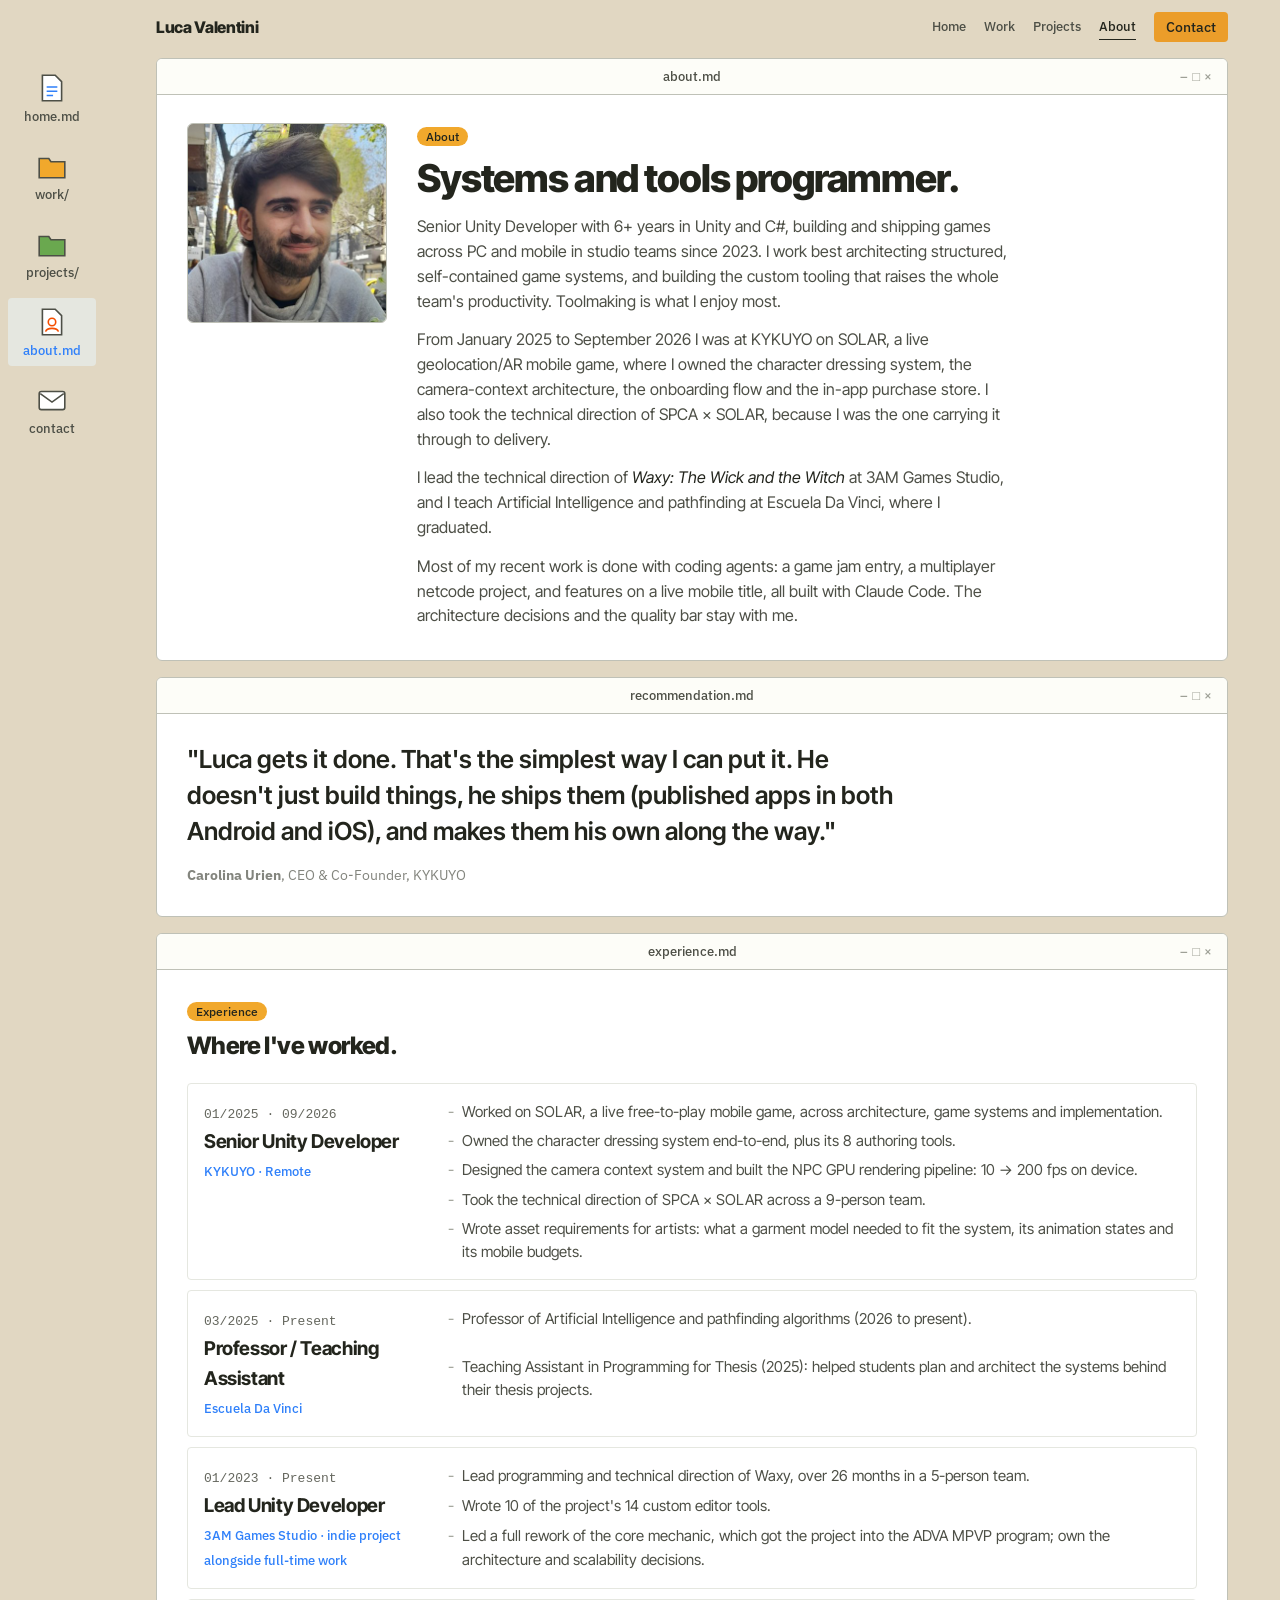
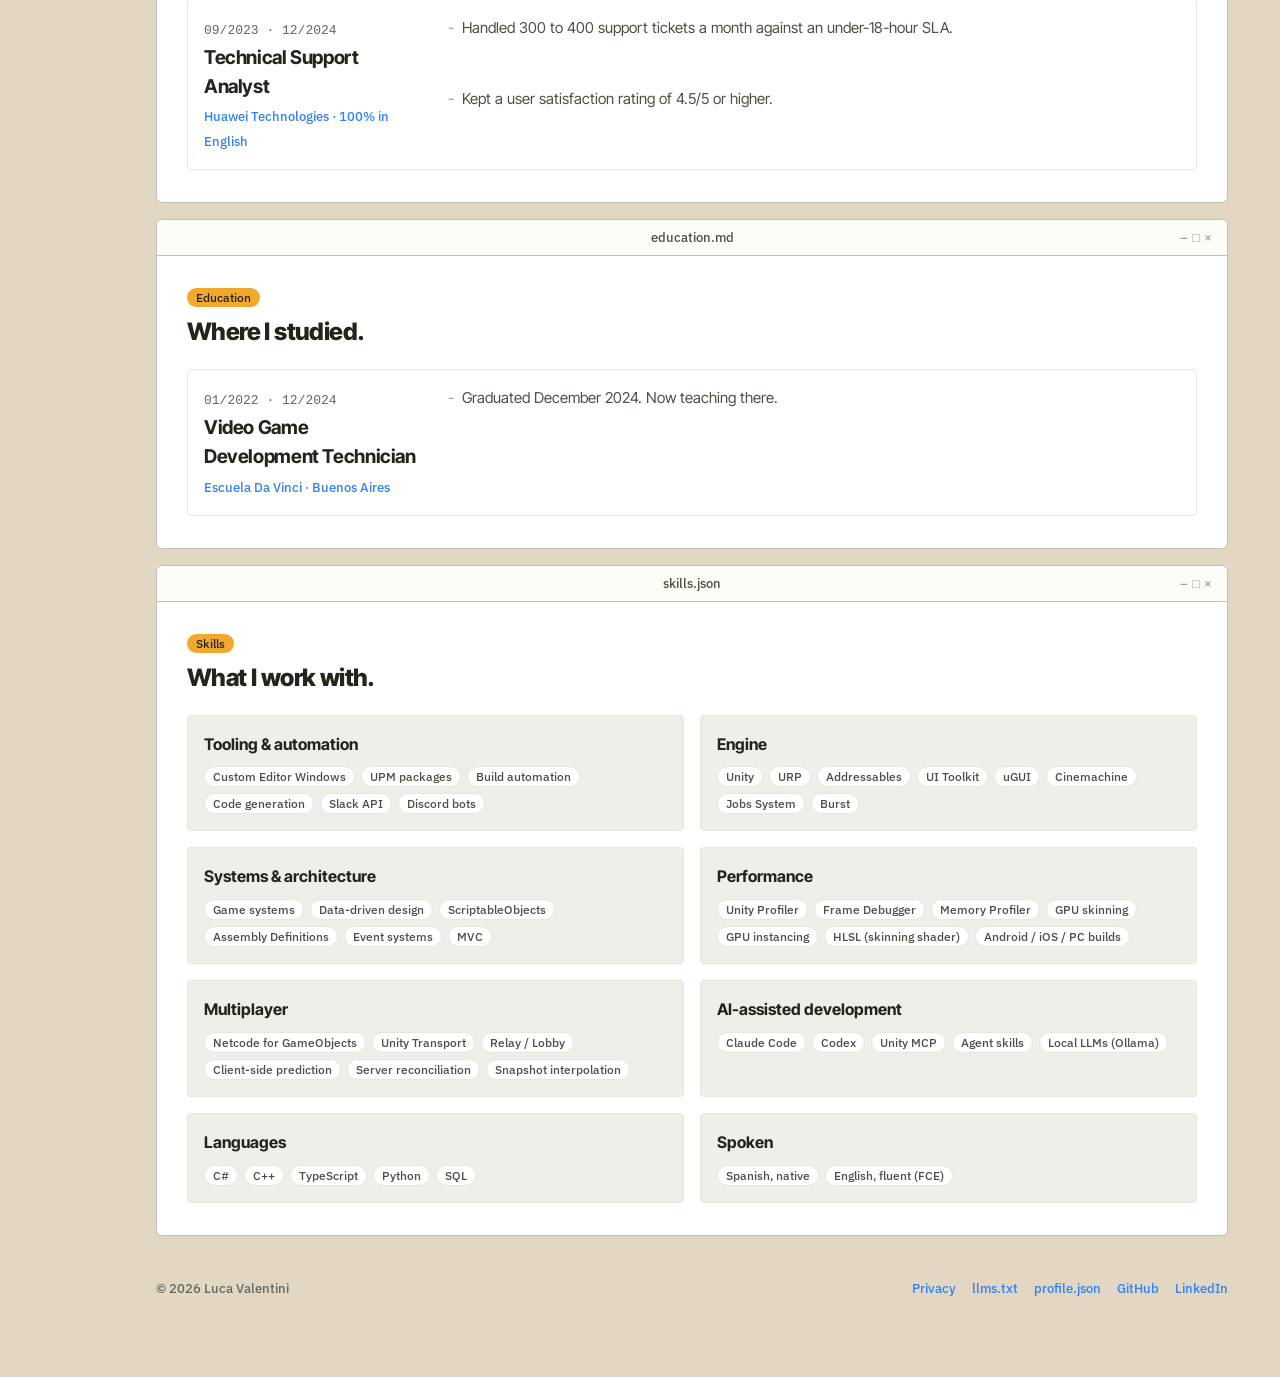
==== about.html @ ce49965c "feat: rediseño estilo escritorio + capa de datos para máquinas, analytics sin cookies, formulario y " ====
<!doctype html>
<html lang="en">
<head>
  <meta charset="utf-8">
  <meta name="viewport" content="width=device-width, initial-scale=1">
  <title>About · Luca Valentini</title>
  <meta name="description" content="Senior Unity Developer and systems and tools programmer. Experience, education and skills.">
  <link rel="canonical" href="https://lucavalentini25.github.io/about.html">
  <meta property="og:type" content="website">
  <meta property="og:site_name" content="Luca Valentini">
  <meta property="og:title" content="About · Luca Valentini">
  <meta property="og:description" content="Senior Unity Developer and systems and tools programmer. Experience, education and skills.">
  <meta property="og:url" content="https://lucavalentini25.github.io/about.html">
  <meta property="og:image" content="https://lucavalentini25.github.io/assets/og.png">
  <meta property="og:image:width" content="1200">
  <meta property="og:image:height" content="630">
  <meta property="og:image:alt" content="Luca Valentini, Senior Unity Developer">
  <meta name="twitter:card" content="summary_large_image">
  <meta name="theme-color" content="#e1d7c2">
  <link rel="icon" href="favicon.svg" type="image/svg+xml">
  <link rel="alternate" type="text/markdown" href="llms.txt" title="Profile for LLMs (llms.txt)">
  <link rel="alternate" type="application/json" href="profile.json" title="Profile as JSON Resume">
  <!-- REVISAR: fuentes. Objetivo: alojarlas en assets/fonts/ (SIL OFL 1.1) para no contactar a Google.
       Mientras eso no esté hecho, se cargan desde Google Fonts: no publicar así, porque la
       política de privacidad dice que no hay recursos de terceros al cargar la página. -->
  <link rel="preconnect" href="https://fonts.googleapis.com"><link rel="preconnect" href="https://fonts.gstatic.com" crossorigin>
  <link href="https://fonts.googleapis.com/css2?family=IBM+Plex+Sans:wght@400;500;600&family=Inter+Tight:wght@400;600;700;800&display=swap" rel="stylesheet">
  <link rel="stylesheet" href="styles.css">
  <script defer src="analytics.js"></script>
  <script defer src="main.js"></script>
</head>
<body>
  <a class="skip" href="#main">Skip to content</a>
  <nav class="files" aria-label="Pages as files">
    <a href="index.html"><svg viewBox="0 0 30 30" aria-hidden="true"><path d="M6 3h12l6 6v18H6z" fill="#fff" stroke="#4d4f46" stroke-width="1.5"/><path d="M10 14h10M10 18h10M10 22h6" stroke="#2f80fa" stroke-width="1.5"/></svg>home.md</a>
    <a href="work.html"><svg viewBox="0 0 30 30" aria-hidden="true"><path d="M3 8h9l2 3h13v15H3z" fill="#f1a82c" stroke="#4d4f46" stroke-width="1.5"/></svg>work/</a>
    <a href="projects.html"><svg viewBox="0 0 30 30" aria-hidden="true"><path d="M3 8h9l2 3h13v15H3z" fill="#6aa84f" stroke="#4d4f46" stroke-width="1.5"/></svg>projects/</a>
    <a href="about.html"><svg viewBox="0 0 30 30" aria-hidden="true"><path d="M6 3h12l6 6v18H6z" fill="#fff" stroke="#4d4f46" stroke-width="1.5"/><circle cx="15" cy="15" r="3.5" fill="none" stroke="#f54e00" stroke-width="1.5"/><path d="M9 24c1-4 11-4 12 0" fill="none" stroke="#f54e00" stroke-width="1.5"/></svg>about.md</a>
    <a href="contact.html"><svg viewBox="0 0 30 30" aria-hidden="true"><rect x="3" y="7" width="24" height="17" rx="2" fill="#fff" stroke="#4d4f46" stroke-width="1.5"/><path d="M4 9l11 8 11-8" fill="none" stroke="#4d4f46" stroke-width="1.5"/></svg>contact</a>
  </nav>
  <header class="nav">
    <div class="wrap nav__inner">
      <a class="nav__brand" href="index.html">Luca Valentini</a>
      <nav class="nav__links" aria-label="Main"><a href="index.html">Home</a><a href="work.html">Work</a><a href="projects.html">Projects</a><a href="about.html">About</a><a class="nav__cta" href="contact.html">Contact</a></nav>
    </div>
  </header>

  <main id="main">
  <section class="pagehero">
    <div class="wrap">
      <div class="win">
        <div class="tb">about.md</div>
        <div class="win__body about__grid">
          <div class="about__photo"><img src="assets/me.jpg" alt="Luca Valentini"></div>
          <div class="about__text">
            <span class="eyebrow">About</span>
            <h1 class="pagehero__title">Systems and tools programmer.</h1>
            <p>Senior Unity Developer with 6+ years in Unity and C#, building and shipping games across PC and mobile in studio teams since 2023. I work best architecting structured, self-contained game systems, and building the custom tooling that raises the whole team's productivity. Toolmaking is what I enjoy most.</p>
            <p>From January 2025 to September 2026 I was at KYKUYO on SOLAR, a live geolocation/AR mobile game, where I owned the character dressing system, the camera-context architecture, the onboarding flow and the in-app purchase store. I also took the technical direction of SPCA × SOLAR, because I was the one carrying it through to delivery.</p>
            <p>I lead the technical direction of <em>Waxy: The Wick and the Witch</em> at 3AM Games Studio, and I teach Artificial Intelligence and pathfinding at Escuela Da Vinci, where I graduated.</p>
            <p>Most of my recent work is done with coding agents: a game jam entry, a multiplayer netcode project, and features on a live mobile title, all built with Claude Code. The architecture decisions and the quality bar stay with me.</p>
          </div>
        </div>
      </div>
    </div>
  </section>

  <section class="section">
    <div class="wrap">
      <div class="win">
        <div class="tb">recommendation.md</div>
        <div class="win__body">
          <figure class="quote">
            <blockquote><p>"Luca gets it done. That's the simplest way I can put it. He doesn't just build things, he ships them (published apps in both Android and iOS), and makes them his own along the way."</p></blockquote>
            <figcaption><b>Carolina Urien</b>, CEO &amp; Co-Founder, KYKUYO</figcaption>
          </figure>
        </div>
      </div>
    </div>
  </section>

  <section class="section">
    <div class="wrap">
      <div class="win">
        <div class="tb">experience.md</div>
        <div class="win__body">
          <header class="sec-head"><span class="eyebrow">Experience</span><h2>Where I've worked.</h2></header>
          <div class="tl">
            <div class="tl__item"><div><span class="tl__when">01/2025 · 09/2026</span><h3>Senior Unity Developer</h3><span class="tl__where">KYKUYO · Remote</span></div><ul><li>Worked on SOLAR, a live free-to-play mobile game, across architecture, game systems and implementation.</li><li>Owned the character dressing system end-to-end, plus its 8 authoring tools.</li><li>Designed the camera context system and built the NPC GPU rendering pipeline: 10 → 200 fps on device.</li><li>Took the technical direction of SPCA × SOLAR across a 9-person team.</li><li>Wrote asset requirements for artists: what a garment model needed to fit the system, its animation states and its mobile budgets.</li></ul></div>
            <div class="tl__item"><div><span class="tl__when">03/2025 · Present</span><h3>Professor / Teaching Assistant</h3><span class="tl__where">Escuela Da Vinci</span></div><ul><li>Professor of Artificial Intelligence and pathfinding algorithms (2026 to present).</li><li>Teaching Assistant in Programming for Thesis (2025): helped students plan and architect the systems behind their thesis projects.</li></ul></div>
            <div class="tl__item"><div><span class="tl__when">01/2023 · Present</span><h3>Lead Unity Developer</h3><span class="tl__where">3AM Games Studio · indie project alongside full-time work</span></div><ul><li>Lead programming and technical direction of Waxy, over 26 months in a 5-person team.</li><li>Wrote 10 of the project's 14 custom editor tools.</li><li>Led a full rework of the core mechanic, which got the project into the ADVA MPVP program; own the architecture and scalability decisions.</li></ul></div>
            <div class="tl__item"><div><span class="tl__when">09/2023 · 12/2024</span><h3>Technical Support Analyst</h3><span class="tl__where">Huawei Technologies · 100% in English</span></div><ul><li>Handled 300 to 400 support tickets a month against an under-18-hour SLA.</li><li>Kept a user satisfaction rating of 4.5/5 or higher.</li></ul></div>
          </div>
        </div>
      </div>
    </div>
  </section>

  <section class="section">
    <div class="wrap">
      <div class="win">
        <div class="tb">education.md</div>
        <div class="win__body">
          <header class="sec-head"><span class="eyebrow">Education</span><h2>Where I studied.</h2></header>
          <div class="tl">
            <div class="tl__item"><div><span class="tl__when">01/2022 · 12/2024</span><h3>Video Game Development Technician</h3><span class="tl__where">Escuela Da Vinci · Buenos Aires</span></div><ul><li>Graduated December 2024. Now teaching there.</li></ul></div>
          </div>
        </div>
      </div>
    </div>
  </section>

  <section class="section section--dark">
    <div class="wrap">
      <div class="win">
        <div class="tb">skills.json</div>
        <div class="win__body">
          <header class="sec-head"><span class="eyebrow">Skills</span><h2>What I work with.</h2></header>
          <div class="skills">
            <div class="skillgroup"><h3>Tooling &amp; automation</h3><ul class="chips"><li>Custom Editor Windows</li><li>UPM packages</li><li>Build automation</li><li>Code generation</li><li>Slack API</li><li>Discord bots</li></ul></div>
            <div class="skillgroup"><h3>Engine</h3><ul class="chips"><li>Unity</li><li>URP</li><li>Addressables</li><li>UI Toolkit</li><li>uGUI</li><li>Cinemachine</li><li>Jobs System</li><li>Burst</li></ul></div>
            <div class="skillgroup"><h3>Systems &amp; architecture</h3><ul class="chips"><li>Game systems</li><li>Data-driven design</li><li>ScriptableObjects</li><li>Assembly Definitions</li><li>Event systems</li><li>MVC</li></ul></div>
            <div class="skillgroup"><h3>Performance</h3><ul class="chips"><li>Unity Profiler</li><li>Frame Debugger</li><li>Memory Profiler</li><li>GPU skinning</li><li>GPU instancing</li><li>HLSL (skinning shader)</li><li>Android / iOS / PC builds</li></ul></div>
            <div class="skillgroup"><h3>Multiplayer</h3><ul class="chips"><li>Netcode for GameObjects</li><li>Unity Transport</li><li>Relay / Lobby</li><li>Client-side prediction</li><li>Server reconciliation</li><li>Snapshot interpolation</li></ul></div>
            <div class="skillgroup"><h3>AI-assisted development</h3><ul class="chips"><li>Claude Code</li><li>Codex</li><li>Unity MCP</li><li>Agent skills</li><li>Local LLMs (Ollama)</li></ul></div>
            <div class="skillgroup"><h3>Languages</h3><ul class="chips"><li>C#</li><li>C++</li><li>TypeScript</li><li>Python</li><li>SQL</li></ul></div>
            <div class="skillgroup"><h3>Spoken</h3><ul class="chips"><li>Spanish, native</li><li>English, fluent (FCE)</li></ul></div>
          </div>
        </div>
      </div>
    </div>
  </section>
  </main>

  <footer class="footer">
    <div class="wrap footer__inner">
      <span>&copy; <span id="year">2026</span> Luca Valentini</span>
      <nav class="footer__links" aria-label="Legal and data">
        <a href="privacy.html" hreflang="es">Privacy</a>
        <a href="llms.txt">llms.txt</a>
        <a href="profile.json">profile.json</a>
        <a href="https://github.com/LucaValentini25">GitHub</a>
        <a href="https://www.linkedin.com/in/lucavalentinidev">LinkedIn</a>
      </nav>
    </div>
  </footer>
</body>
</html>
---- styles.css ----
/* ============================================================
   Luca Valentini · Portfolio
   Estilo "escritorio": arena + ventanas de papel con barra de
   título, íconos de archivo a la izquierda, radios de 4-6px, sin
   sombras. Un CTA ámbar por pantalla; azul solo para lo activo.
   Contenido: data.json (derivado de Datos Portfolio Web.md).
   ============================================================ */
* { box-sizing: border-box; margin: 0; padding: 0; }
html { scroll-behavior: smooth; }
body { -webkit-font-smoothing: antialiased; line-height: 1.55; overflow-x: hidden; }
a { color: inherit; text-decoration: none; }
img, video { display: block; max-width: 100%; }
ul { list-style: none; }
.wrap { max-width: 1200px; margin: 0 auto; padding: 0 32px; width: 100%; }
@media (max-width: 640px) { .wrap { padding: 0 16px; } }

/* NAV */
.nav__inner { display: flex; align-items: center; justify-content: space-between; gap: 16px; }
.nav__links { display: flex; align-items: center; gap: 4px; overflow-x: auto; scrollbar-width: none; }
.nav__links a { white-space: nowrap; }

/* GRIDS */
.grid3 { display: grid; grid-template-columns: repeat(3, 1fr); gap: 16px; }
.grid2 { display: grid; grid-template-columns: repeat(2, 1fr); gap: 16px; }
@media (max-width: 860px) { .grid3, .grid2 { grid-template-columns: 1fr; } }

/* HERO */
.hero__grid { display: grid; grid-template-columns: 1fr; gap: 56px; align-items: center; }
.hero__me { display: flex; align-items: center; gap: 14px; }
.hero__me img { object-fit: cover; }
.hero__meta { display: flex; flex-wrap: wrap; gap: 8px 20px; }
.actions { display: flex; flex-wrap: wrap; gap: 10px; align-items: center; }
.btn { display: inline-flex; align-items: center; gap: 8px; cursor: pointer; transition: transform .14s cubic-bezier(.23,1,.32,1), background-color .15s, border-color .15s, color .15s; }
.btn:active { transform: scale(.97); }

/* CARDS */
.card { display: flex; flex-direction: column; overflow: hidden; }
.card__media { aspect-ratio: 16/10; overflow: hidden; }
.card__media img, .card__media video { width: 100%; height: 100%; object-fit: cover; transition: transform .6s cubic-bezier(.23,1,.32,1); }
.card:hover .card__media img { transform: scale(1.03); }
.card__body { display: flex; flex-direction: column; gap: 6px; flex: 1; }
.card__body .more { margin-top: auto; padding-top: 10px; }

/* CASE STUDY */
.case__grid { display: grid; grid-template-columns: 1fr 1fr; gap: 32px 48px; align-items: start; }
.case__head { grid-column: 1 / -1; }
.case__media { display: grid; gap: 10px; }
.case__media img, .case__media video { width: 100%; height: auto; }
.case__media figcaption { font-size: 13px; }
.case__steps { display: grid; gap: 18px; }
.case__steps dt { margin-bottom: 4px; }
.case__full { grid-column: 1 / -1; }
@media (max-width: 860px) { .case__grid { grid-template-columns: 1fr; } }

.chips { display: flex; flex-wrap: wrap; gap: 6px; }

/* ABOUT */
.about__grid { display: grid; grid-template-columns: 280px 1fr; gap: 48px; align-items: start; }
.about__photo img { width: 100%; aspect-ratio: 1; object-fit: cover; }
.about__text p + p { margin-top: 14px; }
.tl { display: grid; gap: 0; }
.tl__item { display: grid; grid-template-columns: 220px 1fr; gap: 24px; }
.tl__item ul { display: grid; gap: 6px; }
.skills { display: grid; grid-template-columns: repeat(2, 1fr); gap: 16px; }
@media (max-width: 860px) { .about__grid, .tl__item, .skills { grid-template-columns: 1fr; } .about__photo { max-width: 220px; } }

/* CONTACT */
.contact__grid { display: grid; grid-template-columns: 1.1fr 1fr; gap: 56px; align-items: end; }
@media (max-width: 860px) { .contact__grid { grid-template-columns: 1fr; } }
.contact__mail { display: inline-block; overflow-wrap: anywhere; }
.contact__list { display: grid; gap: 0; }
.card__media--empty { display: flex; align-items: center; justify-content: center; padding: 24px; text-align: center; }
.card__media--contain img { object-fit: contain !important; }
.toc { display: flex; flex-wrap: wrap; gap: 8px; }
.cases .case + .case { margin-top: 24px; }
.contact__list a { display: flex; justify-content: space-between; align-items: center; gap: 16px; }

/* FOOTER */
.footer__inner { display: flex; justify-content: space-between; gap: 16px; flex-wrap: wrap; }

@media (prefers-reduced-motion: reduce) { *, *::before, *::after { transition: none !important; animation: none !important; } html { scroll-behavior: auto; } }

/* Los hijos de grid/flex no se achican por debajo de su contenido (pre, nav)
   si no se les permite: eso ensanchaba el viewport en mobile. */
.nav__links, .hero__grid > *, .grid3 > *, .grid2 > *, .case__grid > *, .about__grid > *, .contact__grid > * { min-width: 0; }
.nav__links { flex: 0 1 auto; max-width: 100%; }

/* Nav en celular: la marca arriba y los 5 links en su propia fila, sin cortar ninguno */
@media (max-width: 640px) {
  .nav__inner { flex-wrap: wrap; row-gap: 8px; }
  .nav__links { width: 100%; justify-content: space-between; }
}
@media (max-width: 640px) {
  .nav__links a { padding-left: 8px !important; padding-right: 8px !important; margin-left: 0 !important; font-size: 14px; }
}

/* Proyecto destacado a dos columnas (deja la grilla par) */
.card--wide { grid-column: 1 / -1; }
@media (min-width: 861px) {
  .card--wide { display: grid; grid-template-columns: 1.1fr 1fr; }
  .card--wide .tb { grid-column: 1 / -1; }
  .card--wide .card__media { aspect-ratio: auto; min-height: 100%; }
}
/* Media de proyectos sin captura: un dato en grande */
.card__media--stat span { display: grid; gap: 6px; }
.card__media--stat b { font-size: 1.8rem; line-height: 1; }
.case__media--stats .statgrid { display: grid; grid-template-columns: 1fr 1fr; gap: 12px; }
.case__media--stats .statgrid div { display: grid; gap: 4px; padding: 16px; }
.case__media--stats .statgrid b { font-size: 1.7rem; line-height: 1; }
.case__media--stats .statgrid span { font-size: 14px; }

.quote blockquote p { font-size: clamp(1.2rem, 2.2vw, 1.55rem); line-height: 1.45; max-width: 60ch; text-wrap: balance; }
.quote figcaption { margin-top: 16px; font-size: 14px; opacity: .8; }
.grid4 { display: grid; grid-template-columns: repeat(4, 1fr); gap: 16px; }
.grid4 > * { min-width: 0; }
@media (max-width: 1100px) { .grid4 { grid-template-columns: repeat(2, 1fr); } }
@media (max-width: 600px) { .grid4 { grid-template-columns: 1fr; } }

/* Trailer: miniatura que abre YouTube (el visor de artifacts no permite iframes) */
.card__media--video { position: relative; display: block; }
.card__media--video .play { position: absolute; left: 14px; bottom: 14px; display: inline-flex; align-items: center; gap: 8px; padding: 9px 14px; border-radius: 999px; background: rgba(0,0,0,.78); color: #fff; font: 600 14px/1 system-ui, sans-serif; transition: transform .15s cubic-bezier(.23,1,.32,1), background .15s; }
.card__media--video:hover .play { background: #e62117; transform: scale(1.04); }
.card__media--video:focus-visible { outline: 3px solid #e62117; outline-offset: -3px; }

/* ==================== Tema ==================== */
:root {
  --desk: #e1d7c2; --stone: #e5e7e0; --linen: #eeefe9; --cream: #fdfdf8; --paper: #fff;
  --moss: #23251d; --olive: #4d4f46; --sage: #65675e; --ashg: #9ea096;
  --line: #bfc1b7; --line2: #e5e7e0;
  --amber: #eb9d2a; --amber-d: #cd8407; --gold: #b17816; --blue: #2f80fa; --flame: #f54e00; --green: #6aa84f; --mari: #f1a82c;
}
body { background: var(--desk); color: var(--moss); font: 400 16px/1.55 "Inter Tight", sans-serif; padding-left: 104px; }
.wrap { max-width: 1120px; padding: 0 24px; margin: 0 auto; }

/* FILE SIDEBAR */
.files { position: fixed; left: 0; top: 0; bottom: 0; width: 104px; padding: 64px 8px 16px; display: flex; flex-direction: column; gap: 10px; }
.files a { display: flex; flex-direction: column; align-items: center; gap: 4px; padding: 8px 4px; border-radius: 4px; font: 500 12.5px "IBM Plex Sans", sans-serif; color: var(--olive); text-align: center; transition: background .15s; }
.files a:hover { background: var(--stone); }
.files a.active { background: var(--stone); color: var(--blue); }
.files svg { width: 32px; height: 32px; }

/* NAV */
.nav { padding: 12px 0 4px; }
.nav__brand { font-weight: 800; font-size: 16px; letter-spacing: -.02em; }
.nav__links { gap: 18px; font: 500 13px "IBM Plex Sans", sans-serif; }
.nav__links a { padding: 4px 0; border-bottom: 1px solid transparent; color: var(--olive); }
.nav__links a:hover { color: var(--moss); }
.nav__links a.active { color: var(--moss); border-bottom-color: var(--moss); }
.nav__links .nav__cta { background: var(--amber); color: var(--moss); padding: 6px 12px; border-radius: 4px; border: 0; font-size: 14px; }
.nav__links .nav__cta:hover { background: var(--amber-d); }

/* WINDOWS */
.win { background: var(--paper); border: 1px solid var(--line); border-radius: 6px; overflow: hidden; }
.tb { display: grid; grid-template-columns: 70px 1fr 70px; align-items: center; height: 36px; background: var(--cream); border-bottom: 1px solid var(--line); font: 500 13px "IBM Plex Sans", sans-serif; color: var(--olive); }
.tb::before { content: ""; }
.tb { text-align: center; }
.tb::after { content: "–  □  ×"; text-align: right; padding-right: 14px; color: var(--ashg); letter-spacing: .05em; }
.win__body { padding: 28px 30px 32px; }

/* BUTTONS */
.btn { font: 500 14px "IBM Plex Sans", sans-serif; border-radius: 4px; padding: 7px 14px; }
.btn--primary { background: var(--amber); color: var(--moss); }
.btn--primary:hover { background: var(--amber-d); }
.btn--secondary { border: 1.5px solid var(--gold); color: var(--gold); padding: 5.5px 12.5px; }
.btn--secondary:hover { background: var(--linen); }

/* HERO */
.hero { padding: 12px 0 8px; }
.hero__grid { gap: 16px; }
.hero__copy { display: grid; grid-template-columns: 140px 1fr; column-gap: 28px; }
.hero__copy > * { grid-column: 2; }
.hero__me { grid-column: 1 / -1; display: grid; grid-template-columns: 140px 1fr; gap: 28px; align-items: end; margin-bottom: 18px; }
.hero__me img { width: 140px; height: 140px; border-radius: 6px; border: 1px solid var(--line); }
.hero__me b { display: block; font-size: clamp(2rem, 4vw, 2.6rem); font-weight: 800; letter-spacing: -.03em; line-height: 1.05; }
.hero__me span { display: inline-block; margin-top: 10px; font: 500 12px "IBM Plex Sans"; background: var(--flame); color: #fff; border-radius: 9999px; padding: 2px 9px; }
.hero__title { font-size: 21px; font-weight: 700; letter-spacing: -.02em; line-height: 1.35; max-width: 40ch; }
.hero__lead { color: var(--olive); margin: 10px 0 20px; max-width: 62ch; }
.hero__meta { margin-top: 20px; font: 500 12px "IBM Plex Sans"; }
.hero__meta li { padding: 2px 9px; border-radius: 9999px; background: var(--linen); color: var(--olive); }
.hero__meta .status { background: var(--green); color: #fff; }
@media (max-width: 760px) { .hero__copy, .hero__me { grid-template-columns: 1fr; } .hero__copy > * { grid-column: 1; } }

/* SECTIONS */
.section, .pagehero { padding: 8px 0; }
main { padding-bottom: 24px; }
.sec-head { margin-bottom: 22px; }
.eyebrow { display: inline-block; font: 500 12px "IBM Plex Sans", sans-serif; background: var(--mari); color: var(--moss); border-radius: 9999px; padding: 2px 9px; margin-bottom: 10px; }
.sec-head h2 { font-size: 24px; font-weight: 800; letter-spacing: -.025em; line-height: 1.25; }
.sec-head p { color: var(--olive); margin-top: 4px; }
.sec-foot { margin-top: 20px; }

/* PILLARS */
.pillar { background: var(--linen); border: 1px solid var(--line); border-radius: 4px; padding: 16px; }
.pillar__n { font: 500 12px "IBM Plex Sans"; color: var(--blue); }
.pillar h3 { font-size: 19px; font-weight: 700; letter-spacing: -.02em; margin: 6px 0 4px; line-height: 1.3; }
.pillar p { color: var(--olive); font-size: 15px; }

/* CARDS */
.card { background: var(--paper); border: 1px solid var(--line); border-radius: 4px; transition: background .15s; }
.card:hover { background: var(--linen); }
.card__media { border-bottom: 1px solid var(--line); background: var(--linen); }
.card__media--empty { color: var(--sage); font: 13px/1.8 ui-monospace, Menlo, monospace; }
.card__body { padding: 14px 16px 16px; }
.tag { font: 500 12px "IBM Plex Sans"; color: var(--sage); }
.card h3 { font-size: 19px; font-weight: 700; letter-spacing: -.02em; line-height: 1.25; }
.card p { font-size: 15px; color: var(--olive); }
.card .role { color: var(--moss); font-weight: 600; }
.metric { align-self: flex-start; margin-top: auto; font: 13px ui-monospace, Menlo, monospace; background: var(--linen); border: 1px solid var(--line2); border-radius: 4px; padding: 2px 6px; }
.link { color: var(--blue); text-decoration: underline; text-decoration-thickness: 1.5px; text-underline-offset: 3px; font-size: 15px; }
.muted { color: var(--sage); font-size: 14px; }
.chips { margin-top: 4px; }
.chips li { font: 500 12px "IBM Plex Sans"; padding: 2px 8px; border-radius: 9999px; background: var(--stone); color: var(--olive); }
.projects .card .tb { border-radius: 0; }
.card--project:hover { background: var(--paper); }

/* CTA */
.cta h2 { font-size: 26px; font-weight: 800; letter-spacing: -.025em; }
.cta p { color: var(--olive); margin: 6px 0 18px; }

/* PAGE HERO */
.pagehero { padding-top: 12px; }
.pagehero__title { font-size: clamp(1.9rem, 3.6vw, 2.4rem); font-weight: 800; letter-spacing: -.03em; line-height: 1.15; }
.pagehero__lead { color: var(--olive); margin-top: 8px; max-width: 62ch; }
.toc { margin-top: 18px; border-bottom: 1px solid var(--line); gap: 0; font: 500 13px "IBM Plex Sans"; }
.toc a { padding: 8px 12px; color: var(--sage); }
.toc a:hover { color: var(--blue); box-shadow: inset 0 -2px var(--blue); }

/* CASES */
.cases .case + .case { margin-top: 16px; }
.case { scroll-margin-top: 16px; }
.case__head h2 { font-size: 24px; font-weight: 800; letter-spacing: -.025em; line-height: 1.25; margin-bottom: 8px; }
.case__head .eyebrow { background: var(--linen); }
.case__media img, .case__media video { border-radius: 4px; border: 1px solid var(--line); }
figcaption { color: var(--sage); font: 12.5px "IBM Plex Sans"; }
.case__steps dt { font: 600 13px "IBM Plex Sans"; color: var(--moss); }
.case__steps dd, .case__how p { color: var(--olive); font-size: 15.5px; }
.case__how { background: var(--linen); border: 1px solid var(--line2); border-radius: 4px; padding: 16px 18px; }
.case__how h3 { font: 600 13px "IBM Plex Sans"; margin-bottom: 4px; }
.case b { color: var(--moss); }

/* ABOUT */
.about__grid { grid-template-columns: 200px 1fr; gap: 30px; }
.about__photo img { border-radius: 6px; border: 1px solid var(--line); }
.about__text .pagehero__title { margin-bottom: 14px; }
.about__text p { color: var(--olive); max-width: 66ch; }
.about__text em { color: var(--moss); }
.tl__item { padding: 16px; border: 1px solid var(--line2); border-radius: 4px; }
.tl { gap: 10px; }
.tl__when { font: 13px ui-monospace, Menlo, monospace; color: var(--sage); }
.tl__item h3 { font-size: 19px; font-weight: 700; letter-spacing: -.02em; margin: 2px 0; }
.tl__where { font: 500 13px "IBM Plex Sans"; color: var(--blue); }
.tl__item li { color: var(--olive); font-size: 15px; padding-left: 14px; position: relative; }
.tl__item li::before { content: "-"; position: absolute; left: 0; color: var(--ashg); }
.skillgroup { background: var(--linen); border: 1px solid var(--line2); border-radius: 4px; padding: 16px; }
.skillgroup h3 { font-size: 16px; font-weight: 700; margin-bottom: 10px; }
.skillgroup .chips li { background: var(--paper); border: 1px solid var(--line2); }

/* CONTACT */
.contact__mail { margin-top: 18px; color: var(--blue); font-size: clamp(1.1rem, 2.4vw, 1.5rem); font-weight: 700; text-decoration: underline; text-underline-offset: 4px; text-decoration-thickness: 1.5px; }
.contact__list { border: 1px solid var(--line); border-radius: 4px; }
.contact__list a { padding: 12px 14px; border-bottom: 1px solid var(--line2); font-size: 15px; transition: background .15s; }
.contact__list a:last-child { border-bottom: 0; }
.contact__list a:hover { background: var(--linen); }
.contact__list span:first-child { font: 600 13px "IBM Plex Sans"; }
.contact__list span:last-child { color: var(--blue); }

/* FOOTER */
.footer { padding: 12px 0 80px; font: 500 13px "IBM Plex Sans"; color: var(--sage); }
.footer a { color: var(--blue); }

@media (max-width: 760px) {
  body { padding-left: 0; padding-top: 0; }
  .files { position: static; width: auto; flex-direction: row; padding: 10px 12px 0; overflow-x: auto; }
  .about__grid { grid-template-columns: 1fr; }
  .nav__links { gap: 2px; }
}

/* ==================== Componentes nuevos ==================== */

/* Foco visible y salto al contenido */
:where(a, button, input, select, textarea, summary):focus-visible { outline: 2px solid var(--blue); outline-offset: 2px; border-radius: 4px; }
.skip { position: absolute; left: 12px; top: -48px; z-index: 100; background: var(--moss); color: #fff; padding: 8px 12px; border-radius: 4px; font: 500 14px "IBM Plex Sans", sans-serif; }
.skip:focus { top: 12px; }
.sr-only { position: absolute; width: 1px; height: 1px; padding: 0; margin: -1px; overflow: hidden; clip: rect(0 0 0 0); white-space: nowrap; border: 0; }

/* Datos grandes en lugar de captura */
.card__media--stat { color: var(--moss); font: 500 13px ui-monospace, Menlo, monospace; }
.card__media--stat b { font-family: "Inter Tight", sans-serif; font-weight: 800; letter-spacing: -.02em; }
.case__media--stats .statgrid div { background: var(--linen); border: 1px solid var(--line2); border-radius: 4px; }
.case__media--stats .statgrid b { font-family: "Inter Tight", sans-serif; font-weight: 800; }
.case__media--stats .statgrid span { color: var(--olive); }

/* Cita */
.quote blockquote p { font-weight: 600; color: var(--moss); }
.quote figcaption { color: var(--sage); font-family: "IBM Plex Sans", sans-serif; }

/* ---------- YouTube con carga diferida (facade) ----------
   Sin JS es un link a YouTube. Con JS, al hacer click se reemplaza por el
   iframe de youtube-nocookie.com: antes de eso no se contacta a YouTube. */
.yt { position: relative; display: block; aspect-ratio: 16 / 9; width: 100%; max-width: 100%; overflow: hidden; background: #000; border: 0; padding: 0; cursor: pointer; }
.yt img { width: 100%; height: 100%; object-fit: cover; transition: transform .6s cubic-bezier(.23,1,.32,1), filter .2s; }
.yt:hover img { transform: scale(1.03); filter: brightness(.9); }
.yt__play { position: absolute; left: 14px; bottom: 14px; display: inline-flex; align-items: center; gap: 8px; padding: 9px 14px; border-radius: 999px; background: rgba(0,0,0,.8); color: #fff; font: 600 14px/1 "IBM Plex Sans", system-ui, sans-serif; transition: background .15s, transform .15s cubic-bezier(.23,1,.32,1); }
.yt:hover .yt__play, .yt:focus-visible .yt__play { background: #cc0000; transform: scale(1.04); }
.yt iframe { position: absolute; inset: 0; width: 100%; height: 100%; border: 0; }
.yt-note { font: 12.5px/1.4 "IBM Plex Sans", sans-serif; color: var(--sage); padding: 8px 16px 0; }
.card--wide .yt { aspect-ratio: 16 / 9; height: auto; }

/* ---------- Formulario de contacto ---------- */
.form { display: grid; gap: 14px; margin-top: 8px; }
.form__row { display: grid; grid-template-columns: 1fr 1fr; gap: 14px; }
@media (max-width: 640px) { .form__row { grid-template-columns: 1fr; } }
.field { display: grid; gap: 6px; min-width: 0; }
.field label { font: 600 13px "IBM Plex Sans", sans-serif; color: var(--moss); }
.field .opt { font-weight: 400; color: var(--sage); }
.field input, .field select, .field textarea { width: 100%; font: 400 15px/1.4 "Inter Tight", sans-serif; color: var(--moss); background: var(--paper); border: 1px solid var(--line); border-radius: 4px; padding: 10px 12px; transition: border-color .15s, box-shadow .15s; }
.field textarea { min-height: 150px; resize: vertical; }
.field input:hover, .field select:hover, .field textarea:hover { border-color: var(--olive); }
.field input:focus, .field select:focus, .field textarea:focus { outline: none; border-color: var(--blue); box-shadow: 0 0 0 3px rgba(47,128,250,.18); }
.field [aria-invalid="true"] { border-color: var(--flame); }
.field__error { font: 500 12.5px "IBM Plex Sans", sans-serif; color: #b33a00; min-height: 1em; }
.hp { position: absolute !important; left: -9999px !important; width: 1px; height: 1px; overflow: hidden; }
.form__foot { display: flex; flex-wrap: wrap; gap: 12px 18px; align-items: center; }
.form__status { font: 500 14px "IBM Plex Sans", sans-serif; }
.form__status[data-state="sending"] { color: var(--sage); }
.form__status[data-state="success"] { color: #2f6b1f; }
.form__status[data-state="error"] { color: #b33a00; }
.form button[disabled] { opacity: .6; cursor: progress; }
.form__privacy { font: 13px/1.5 "IBM Plex Sans", sans-serif; color: var(--sage); max-width: 62ch; }
.form__privacy a { color: var(--blue); text-decoration: underline; text-underline-offset: 3px; }

/* ---------- Página legal ---------- */
.legal { max-width: 72ch; }
.legal h2 { font-size: 21px; font-weight: 800; letter-spacing: -.02em; margin: 26px 0 8px; }
.legal p, .legal li { color: var(--olive); }
.legal ul { list-style: disc; padding-left: 20px; display: grid; gap: 6px; }
.legal a { color: var(--blue); text-decoration: underline; text-underline-offset: 3px; }

/* ---------- Footer ---------- */
.footer__links { display: flex; flex-wrap: wrap; gap: 6px 16px; }
.card__media--yt { aspect-ratio: auto; background: #000; display: flex; align-items: center; }
.card .yt-note { padding: 0; }
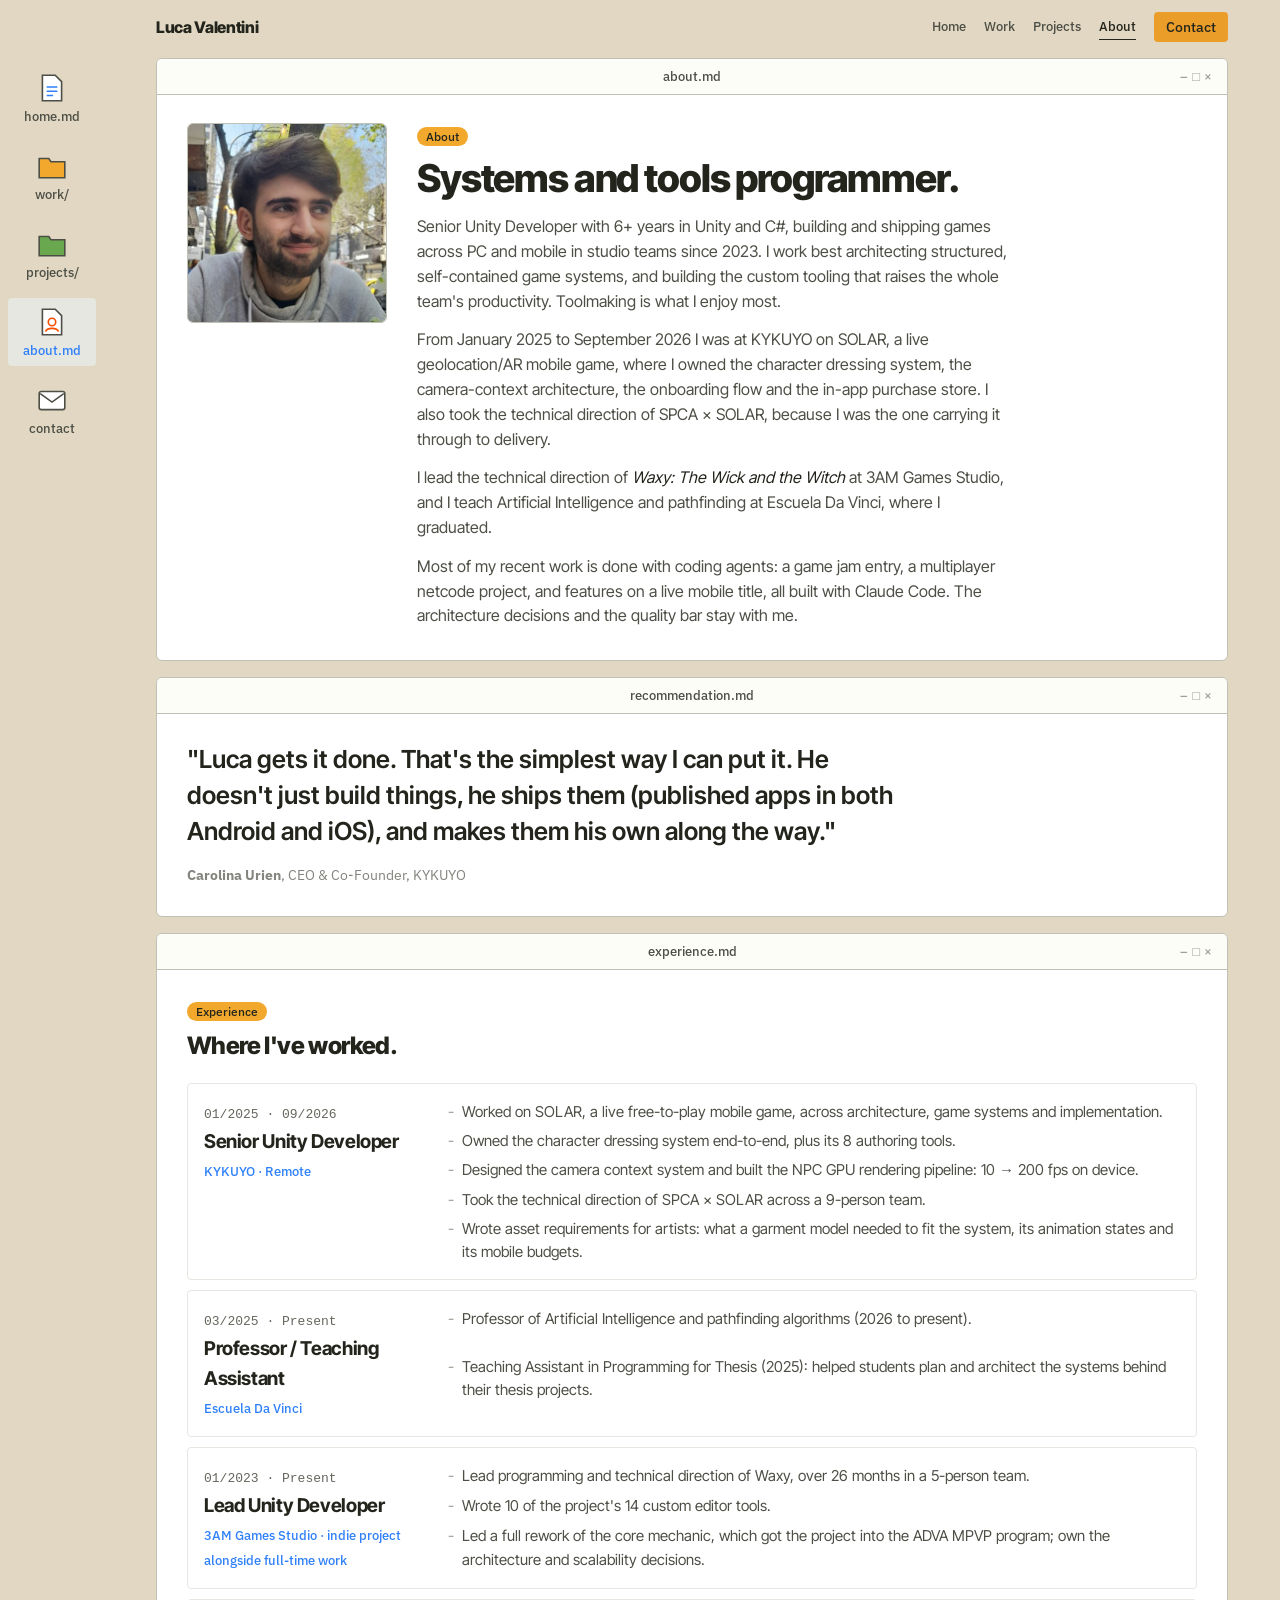
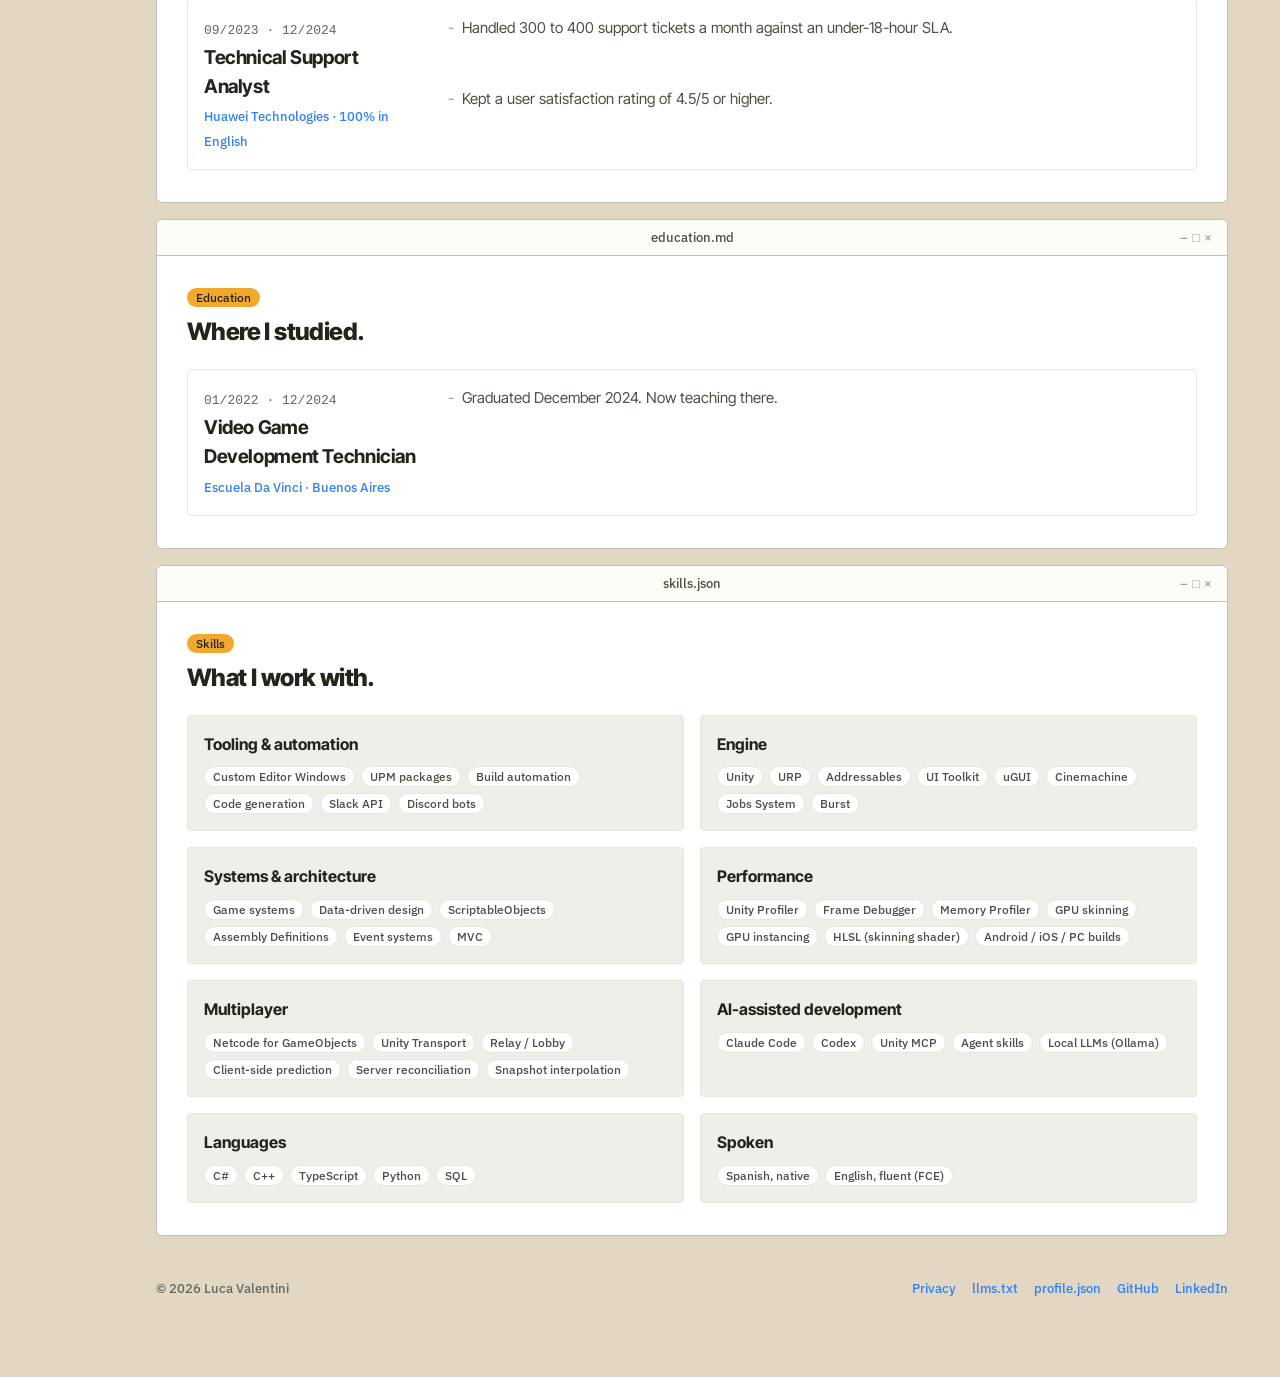
==== commit 25ab72e8: "feat(fonts): Inter Tight e IBM Plex Sans alojadas en el sitio, sin Google Fonts Fuentes variables (l" ====
--- a/about.html
+++ b/about.html
@@ -20,11 +20,9 @@
   <link rel="icon" href="favicon.svg" type="image/svg+xml">
   <link rel="alternate" type="text/markdown" href="llms.txt" title="Profile for LLMs (llms.txt)">
   <link rel="alternate" type="application/json" href="profile.json" title="Profile as JSON Resume">
-  <!-- REVISAR: fuentes. Objetivo: alojarlas en assets/fonts/ (SIL OFL 1.1) para no contactar a Google.
-       Mientras eso no esté hecho, se cargan desde Google Fonts: no publicar así, porque la
-       política de privacidad dice que no hay recursos de terceros al cargar la página. -->
-  <link rel="preconnect" href="https://fonts.googleapis.com"><link rel="preconnect" href="https://fonts.gstatic.com" crossorigin>
-  <link href="https://fonts.googleapis.com/css2?family=IBM+Plex+Sans:wght@400;500;600&family=Inter+Tight:wght@400;600;700;800&display=swap" rel="stylesheet">
+  <!-- Fuentes alojadas en el sitio (assets/fonts, SIL OFL 1.1): ninguna petición a terceros al cargar. -->
+  <link rel="preload" href="assets/fonts/inter-tight-latin.woff2" as="font" type="font/woff2" crossorigin>
+  <link rel="stylesheet" href="assets/fonts/fonts.css">
   <link rel="stylesheet" href="styles.css">
   <script defer src="analytics.js"></script>
   <script defer src="main.js"></script>
--- a/assets/fonts/fonts.css
+++ b/assets/fonts/fonts.css
@@ -0,0 +1,36 @@
+/* Fuentes alojadas en el sitio: no se contacta a Google al cargar la página.
+   Inter Tight e IBM Plex Sans, SIL Open Font License 1.1 (ver OFL-*.txt en esta carpeta).
+   Son fuentes variables: un archivo cubre todos los pesos. Subsets latin y latin-ext,
+   descargados de fonts.gstatic.com el 08/10/2026. */
+@font-face {
+  font-family: 'IBM Plex Sans';
+  font-style: normal;
+  font-weight: 100 700;
+  font-display: swap;
+  src: url('ibm-plex-sans-latin-ext.woff2') format('woff2');
+  unicode-range: U+0100-02BA, U+02BD-02C5, U+02C7-02CC, U+02CE-02D7, U+02DD-02FF, U+0304, U+0308, U+0329, U+1D00-1DBF, U+1E00-1E9F, U+1EF2-1EFF, U+2020, U+20A0-20AB, U+20AD-20C4, U+2113, U+2C60-2C7F, U+A720-A7FF;
+}
+@font-face {
+  font-family: 'IBM Plex Sans';
+  font-style: normal;
+  font-weight: 100 700;
+  font-display: swap;
+  src: url('ibm-plex-sans-latin.woff2') format('woff2');
+  unicode-range: U+0000-00FF, U+0131, U+0152-0153, U+02BB-02BC, U+02C6, U+02DA, U+02DC, U+0304, U+0308, U+0329, U+2000-206F, U+20AC, U+2122, U+2191, U+2193, U+2212, U+2215, U+FEFF, U+FFFD;
+}
+@font-face {
+  font-family: 'Inter Tight';
+  font-style: normal;
+  font-weight: 100 900;
+  font-display: swap;
+  src: url('inter-tight-latin-ext.woff2') format('woff2');
+  unicode-range: U+0100-02BA, U+02BD-02C5, U+02C7-02CC, U+02CE-02D7, U+02DD-02FF, U+0304, U+0308, U+0329, U+1D00-1DBF, U+1E00-1E9F, U+1EF2-1EFF, U+2020, U+20A0-20AB, U+20AD-20C4, U+2113, U+2C60-2C7F, U+A720-A7FF;
+}
+@font-face {
+  font-family: 'Inter Tight';
+  font-style: normal;
+  font-weight: 100 900;
+  font-display: swap;
+  src: url('inter-tight-latin.woff2') format('woff2');
+  unicode-range: U+0000-00FF, U+0131, U+0152-0153, U+02BB-02BC, U+02C6, U+02DA, U+02DC, U+0304, U+0308, U+0329, U+2000-206F, U+20AC, U+2122, U+2191, U+2193, U+2212, U+2215, U+FEFF, U+FFFD;
+}
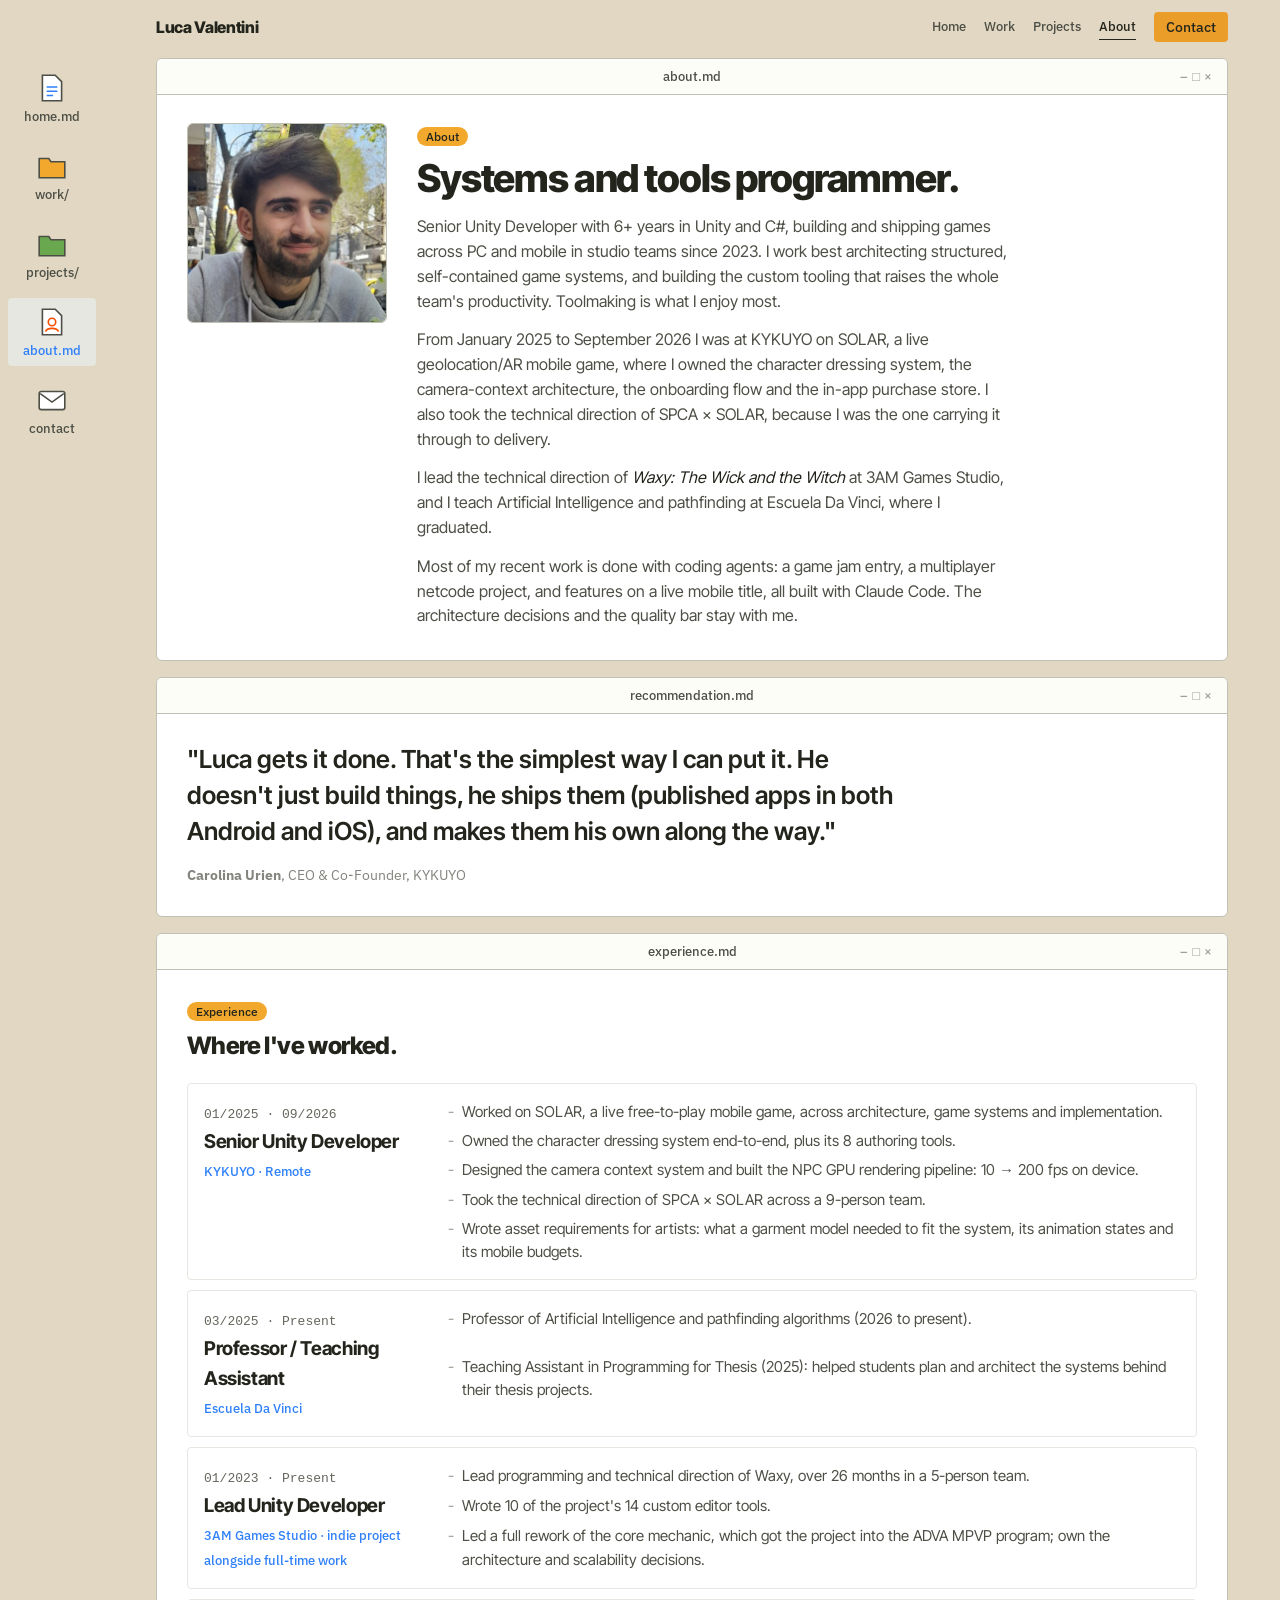
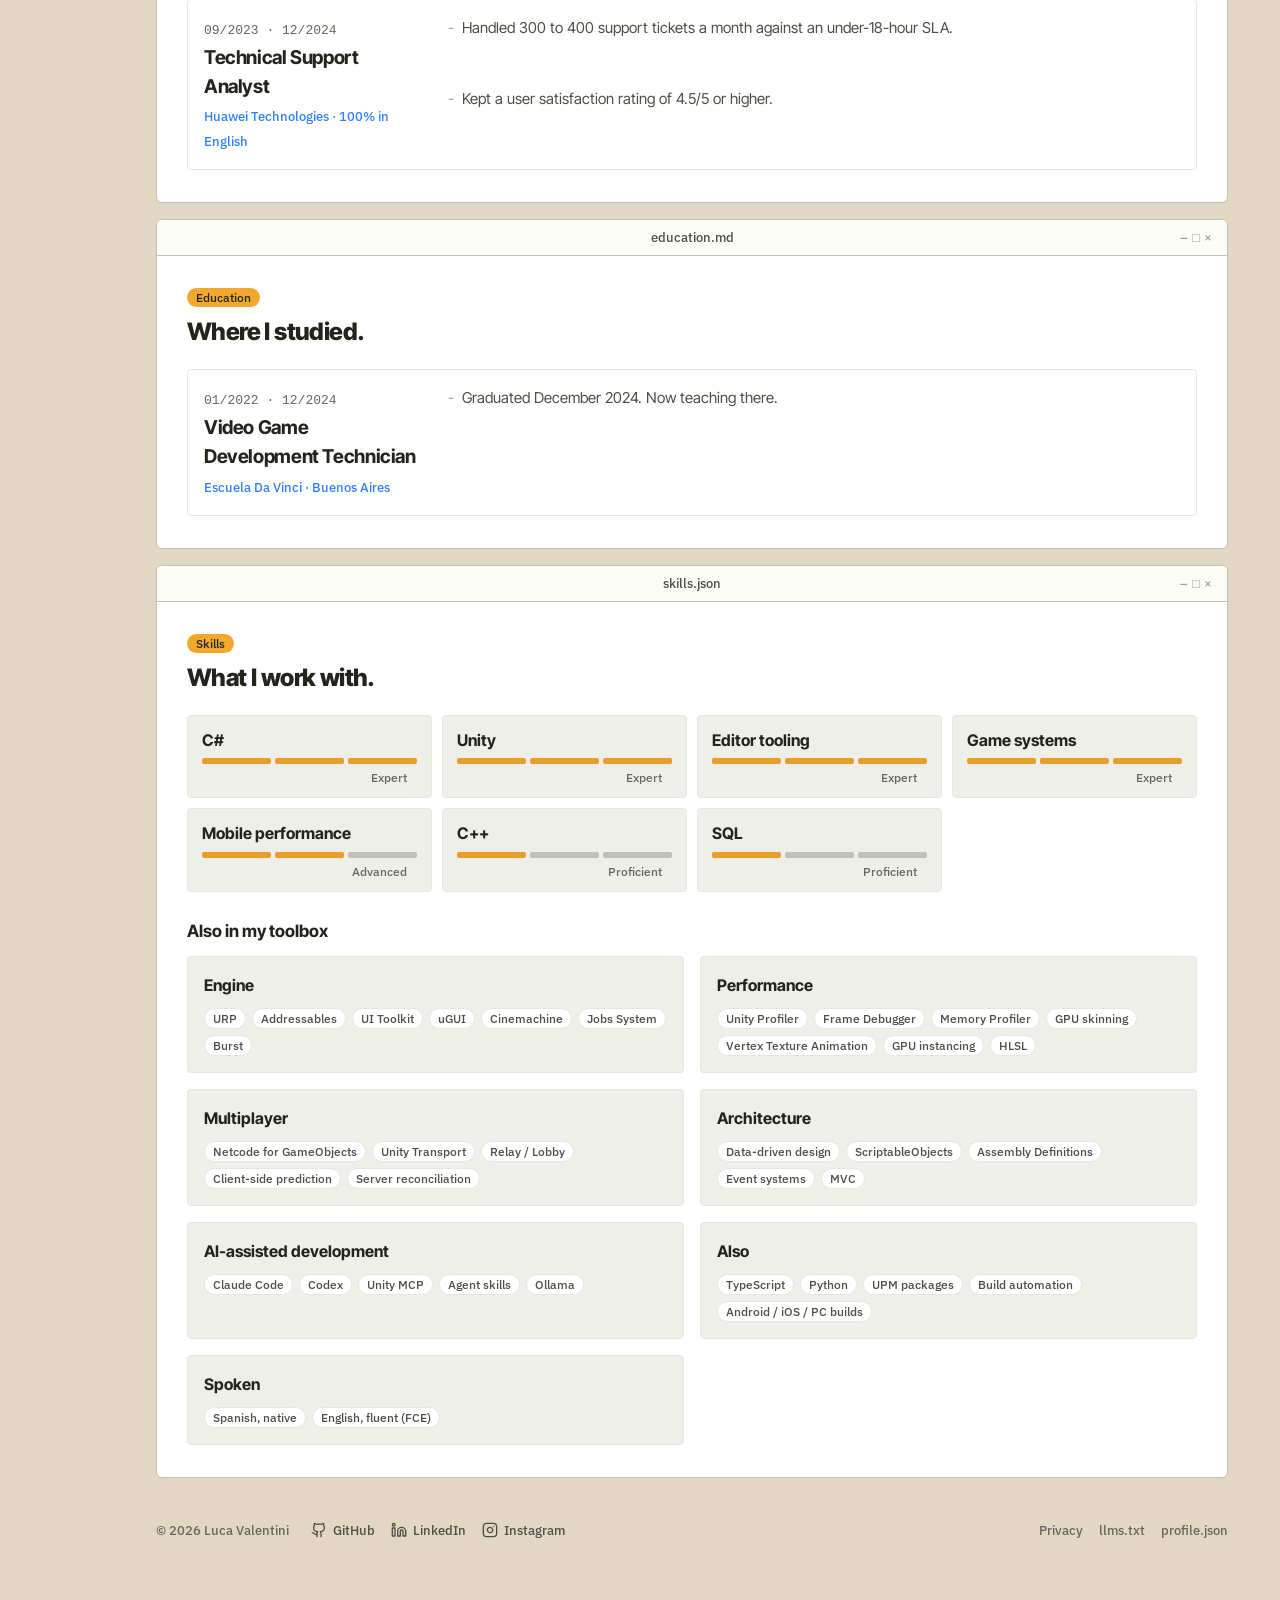
==== commit b59eb3ed: "feat: ronda de correcciones (orden de casos, port de Rollgeon, VAT, tienda por monedas, filtros, lig" ====
--- a/about.html
+++ b/about.html
@@ -70,6 +70,7 @@
         <div class="win__body">
           <figure class="quote">
             <blockquote><p>"Luca gets it done. That's the simplest way I can put it. He doesn't just build things, he ships them (published apps in both Android and iOS), and makes them his own along the way."</p></blockquote>
+            <!-- COMPLETAR: link al LinkedIn de Carolina Urien (envolver su nombre en un <a>) -->
             <figcaption><b>Carolina Urien</b>, CEO &amp; Co-Founder, KYKUYO</figcaption>
           </figure>
         </div>
@@ -114,17 +115,29 @@
         <div class="tb">skills.json</div>
         <div class="win__body">
           <header class="sec-head"><span class="eyebrow">Skills</span><h2>What I work with.</h2></header>
+          <!-- Niveles: salen del perfil maestro (§6). Solo se muestran los que tienen nivel declarado. -->
+          <div class="levels" role="list">
+            <div class="level" role="listitem"><span class="level__name">C#</span><span class="meter" data-level="3"><i></i><i></i><i></i></span><span class="level__label">Expert</span></div>
+            <div class="level" role="listitem"><span class="level__name">Unity</span><span class="meter" data-level="3"><i></i><i></i><i></i></span><span class="level__label">Expert</span></div>
+            <div class="level" role="listitem"><span class="level__name">Editor tooling</span><span class="meter" data-level="3"><i></i><i></i><i></i></span><span class="level__label">Expert</span></div>
+            <div class="level" role="listitem"><span class="level__name">Game systems</span><span class="meter" data-level="3"><i></i><i></i><i></i></span><span class="level__label">Expert</span></div>
+            <div class="level" role="listitem"><span class="level__name">Mobile performance</span><span class="meter" data-level="2"><i></i><i></i><i></i></span><span class="level__label">Advanced</span></div>
+            <div class="level" role="listitem"><span class="level__name">C++</span><span class="meter" data-level="1"><i></i><i></i><i></i></span><span class="level__label">Proficient</span></div>
+            <div class="level" role="listitem"><span class="level__name">SQL</span><span class="meter" data-level="1"><i></i><i></i><i></i></span><span class="level__label">Proficient</span></div>
+          </div>
+          <h3 class="skills__also">Also in my toolbox</h3>
           <div class="skills">
-            <div class="skillgroup"><h3>Tooling &amp; automation</h3><ul class="chips"><li>Custom Editor Windows</li><li>UPM packages</li><li>Build automation</li><li>Code generation</li><li>Slack API</li><li>Discord bots</li></ul></div>
-            <div class="skillgroup"><h3>Engine</h3><ul class="chips"><li>Unity</li><li>URP</li><li>Addressables</li><li>UI Toolkit</li><li>uGUI</li><li>Cinemachine</li><li>Jobs System</li><li>Burst</li></ul></div>
-            <div class="skillgroup"><h3>Systems &amp; architecture</h3><ul class="chips"><li>Game systems</li><li>Data-driven design</li><li>ScriptableObjects</li><li>Assembly Definitions</li><li>Event systems</li><li>MVC</li></ul></div>
-            <div class="skillgroup"><h3>Performance</h3><ul class="chips"><li>Unity Profiler</li><li>Frame Debugger</li><li>Memory Profiler</li><li>GPU skinning</li><li>GPU instancing</li><li>HLSL (skinning shader)</li><li>Android / iOS / PC builds</li></ul></div>
-            <div class="skillgroup"><h3>Multiplayer</h3><ul class="chips"><li>Netcode for GameObjects</li><li>Unity Transport</li><li>Relay / Lobby</li><li>Client-side prediction</li><li>Server reconciliation</li><li>Snapshot interpolation</li></ul></div>
-            <div class="skillgroup"><h3>AI-assisted development</h3><ul class="chips"><li>Claude Code</li><li>Codex</li><li>Unity MCP</li><li>Agent skills</li><li>Local LLMs (Ollama)</li></ul></div>
-            <div class="skillgroup"><h3>Languages</h3><ul class="chips"><li>C#</li><li>C++</li><li>TypeScript</li><li>Python</li><li>SQL</li></ul></div>
-            <div class="skillgroup"><h3>Spoken</h3><ul class="chips"><li>Spanish, native</li><li>English, fluent (FCE)</li></ul></div>
+            <div class="skillgroup"><h4>Engine</h4><ul class="chips"><li>URP</li><li>Addressables</li><li>UI Toolkit</li><li>uGUI</li><li>Cinemachine</li><li>Jobs System</li><li>Burst</li></ul></div>
+            <div class="skillgroup"><h4>Performance</h4><ul class="chips"><li>Unity Profiler</li><li>Frame Debugger</li><li>Memory Profiler</li><li>GPU skinning</li><li>Vertex Texture Animation</li><li>GPU instancing</li><li>HLSL</li></ul></div>
+            <div class="skillgroup"><h4>Multiplayer</h4><ul class="chips"><li>Netcode for GameObjects</li><li>Unity Transport</li><li>Relay / Lobby</li><li>Client-side prediction</li><li>Server reconciliation</li></ul></div>
+            <div class="skillgroup"><h4>Architecture</h4><ul class="chips"><li>Data-driven design</li><li>ScriptableObjects</li><li>Assembly Definitions</li><li>Event systems</li><li>MVC</li></ul></div>
+            <div class="skillgroup"><h4>AI-assisted development</h4><ul class="chips"><li>Claude Code</li><li>Codex</li><li>Unity MCP</li><li>Agent skills</li><li>Ollama</li></ul></div>
+            <div class="skillgroup"><h4>Also</h4><ul class="chips"><li>TypeScript</li><li>Python</li><li>UPM packages</li><li>Build automation</li><li>Android / iOS / PC builds</li></ul></div>
+            <div class="skillgroup"><h4>Spoken</h4><ul class="chips"><li>Spanish, native</li><li>English, fluent (FCE)</li></ul></div>
           </div>
         </div>
+      </div>
+    </div>
       </div>
     </div>
   </section>
@@ -132,13 +145,19 @@
 
   <footer class="footer">
     <div class="wrap footer__inner">
-      <span>&copy; <span id="year">2026</span> Luca Valentini</span>
+      <div class="footer__id">
+        <span>&copy; <span id="year">2026</span> Luca Valentini</span>
+        <!-- Íconos: Lucide (ISC), ver assets/icons/LICENSE-lucide.txt -->
+        <nav class="footer__social" aria-label="Social profiles">
+          <a href="https://github.com/LucaValentini25"><svg viewBox="0 0 24 24" aria-hidden="true"><path d="M15 22v-4a4.8 4.8 0 0 0-1-3.5c3 0 6-2 6-5.5.08-1.25-.27-2.48-1-3.5.28-1.15.28-2.35 0-3.5 0 0-1 0-3 1.5-2.64-.5-5.36-.5-8 0C6 2 5 2 5 2c-.3 1.15-.3 2.35 0 3.5A5.403 5.403 0 0 0 4 9c0 3.5 3 5.5 6 5.5-.39.49-.68 1.05-.85 1.65-.17.6-.22 1.23-.15 1.85v4"/><path d="M9 18c-4.51 2-5-2-7-2"/></svg><span>GitHub</span></a>
+          <a href="https://www.linkedin.com/in/lucavalentinidev"><svg viewBox="0 0 24 24" aria-hidden="true"><path d="M16 8a6 6 0 0 1 6 6v7h-4v-7a2 2 0 0 0-2-2 2 2 0 0 0-2 2v7h-4v-7a6 6 0 0 1 6-6z"/><rect width="4" height="12" x="2" y="9"/><circle cx="4" cy="4" r="2"/></svg><span>LinkedIn</span></a>
+          <a href="https://www.instagram.com/clastergamedev/"><svg viewBox="0 0 24 24" aria-hidden="true"><rect width="20" height="20" x="2" y="2" rx="5" ry="5"/><path d="M16 11.37A4 4 0 1 1 12.63 8 4 4 0 0 1 16 11.37z"/><line x1="17.5" x2="17.51" y1="6.5" y2="6.5"/></svg><span>Instagram</span></a>
+        </nav>
+      </div>
       <nav class="footer__links" aria-label="Legal and data">
-        <a href="privacy.html" hreflang="es">Privacy</a>
+        <a href="privacy.html">Privacy</a>
         <a href="llms.txt">llms.txt</a>
         <a href="profile.json">profile.json</a>
-        <a href="https://github.com/LucaValentini25">GitHub</a>
-        <a href="https://www.linkedin.com/in/lucavalentinidev">LinkedIn</a>
       </nav>
     </div>
   </footer>
--- a/styles.css
+++ b/styles.css
@@ -340,3 +340,68 @@
 .footer__links { display: flex; flex-wrap: wrap; gap: 6px 16px; }
 .card__media--yt { aspect-ratio: auto; background: #000; display: flex; align-items: center; }
 .card .yt-note { padding: 0; }
+
+/* ==================== Ronda 2 (08/10/2026) ==================== */
+
+/* Roles del hero: más legibles, el principal en naranja */
+.hero__me .roles { display: flex; flex-wrap: wrap; gap: 8px; margin-top: 12px; padding: 0; background: none; border-radius: 0; }
+.hero__me .role-pill { display: inline-block; margin: 0; font: 600 15px/1 "IBM Plex Sans", sans-serif; padding: 8px 14px; border-radius: 999px; background: var(--linen); color: var(--moss); border: 1px solid var(--line); }
+.hero__me .role-pill--main { background: var(--flame); color: #fff; border-color: var(--flame); }
+
+/* Tarjetas de proyecto: más aire y jerarquía */
+.card--project .card__body { padding: 22px 24px 24px; gap: 12px; }
+.card--project h3 { font-size: 22px; }
+.card--project .role { font: 500 14px "IBM Plex Sans", sans-serif; color: var(--olive); margin-top: -6px; }
+.card--project p { line-height: 1.6; }
+.card--project strong, .case strong { color: var(--moss); font-weight: 700; }
+.facts { display: grid; gap: 8px; padding-left: 0; }
+.facts li { position: relative; padding-left: 18px; color: var(--olive); font-size: 15px; line-height: 1.55; }
+.facts li::before { content: ""; position: absolute; left: 2px; top: .62em; width: 7px; height: 7px; border-radius: 2px; background: var(--mari); }
+.card--project .chips { margin-top: 4px; }
+.links { display: flex; flex-wrap: wrap; gap: 6px 18px; align-items: center; margin-top: auto; padding-top: 6px; }
+.card__media--video { aspect-ratio: auto; background: #000; display: flex; align-items: center; }
+.card__media--video video { width: 100%; height: auto; display: block; }
+@media (min-width: 861px) { .card--wide .card__body { padding: 28px 30px; } }
+
+/* Filtros de Projects (pestañas tipo toolbar) */
+.filters { display: flex; flex-wrap: wrap; gap: 6px; margin-top: 22px; }
+.filters button { font: 500 13.5px "IBM Plex Sans", sans-serif; padding: 7px 12px; border-radius: 4px; border: 1px solid var(--line); background: var(--paper); color: var(--olive); cursor: pointer; transition: background .15s, color .15s, border-color .15s; }
+.filters button:hover { background: var(--linen); color: var(--moss); }
+.filters button[aria-pressed="true"] { background: var(--moss); border-color: var(--moss); color: #fff; }
+.filters .count { opacity: .65; margin-left: 2px; font-variant-numeric: tabular-nums; }
+.projects > [hidden] { display: none !important; }
+
+/* Imágenes ampliables (lightbox con <dialog>) */
+a.zoom { display: block; cursor: zoom-in; position: relative; }
+a.zoom img { transition: filter .2s; }
+a.zoom:hover img { filter: brightness(.94); }
+.links a.zoom { display: inline; cursor: zoom-in; }
+.lightbox { border: 0; padding: 0; background: transparent; max-width: min(96vw, 1600px); max-height: 94vh; margin: auto; overflow: visible; }
+.lightbox::backdrop { background: rgba(35, 37, 29, .82); }
+.lightbox img { display: block; max-width: min(96vw, 1600px); max-height: 86vh; width: auto; height: auto; border-radius: 6px; border: 1px solid var(--line); background: #fff; }
+.lightbox__bar { display: flex; justify-content: space-between; align-items: center; gap: 16px; margin-top: 10px; color: #fdfdf8; font: 500 14px "IBM Plex Sans", sans-serif; }
+.lightbox__close { font: 600 14px "IBM Plex Sans", sans-serif; background: var(--paper); color: var(--moss); border: 0; border-radius: 4px; padding: 8px 14px; cursor: pointer; }
+.lightbox[open] { animation: lb-in .18s cubic-bezier(.23, 1, .32, 1); }
+@keyframes lb-in { from { opacity: 0; transform: scale(.98); } to { opacity: 1; transform: none; } }
+
+/* Skills con nivel */
+.levels { display: grid; grid-template-columns: repeat(auto-fill, minmax(230px, 1fr)); gap: 10px; margin-bottom: 26px; }
+.level { display: grid; grid-template-columns: 1fr auto; grid-template-rows: auto auto; gap: 6px 10px; align-items: center; padding: 12px 14px; background: var(--linen); border: 1px solid var(--line2); border-radius: 4px; }
+.level__name { font-weight: 700; font-size: 16px; color: var(--moss); }
+.level__label { font: 500 12px "IBM Plex Sans", sans-serif; color: var(--sage); text-align: right; }
+.meter { grid-column: 1 / -1; display: grid; grid-template-columns: repeat(3, 1fr); gap: 4px; }
+.meter i { height: 6px; border-radius: 2px; background: var(--line); }
+.meter[data-level="1"] i:nth-child(-n+1), .meter[data-level="2"] i:nth-child(-n+2), .meter[data-level="3"] i { background: var(--amber); }
+.skills__also { font-size: 17px; font-weight: 700; margin: 6px 0 12px; }
+.skillgroup h4 { font-size: 16px; font-weight: 700; margin-bottom: 10px; }
+
+/* Footer: redes con ícono a la izquierda, legales a la derecha */
+.footer__inner { align-items: center; }
+.footer__id { display: flex; flex-wrap: wrap; align-items: center; gap: 10px 22px; }
+.footer__social { display: flex; flex-wrap: wrap; gap: 6px 16px; }
+.footer__social a { display: inline-flex; align-items: center; gap: 6px; color: var(--olive); }
+.footer__social a:hover { color: var(--blue); }
+.footer__social svg { width: 16px; height: 16px; fill: none; stroke: currentColor; stroke-width: 2; stroke-linecap: round; stroke-linejoin: round; }
+.footer__links a { color: var(--sage); }
+.footer__links a:hover { color: var(--blue); }
+.card__media > a.zoom { height: 100%; }
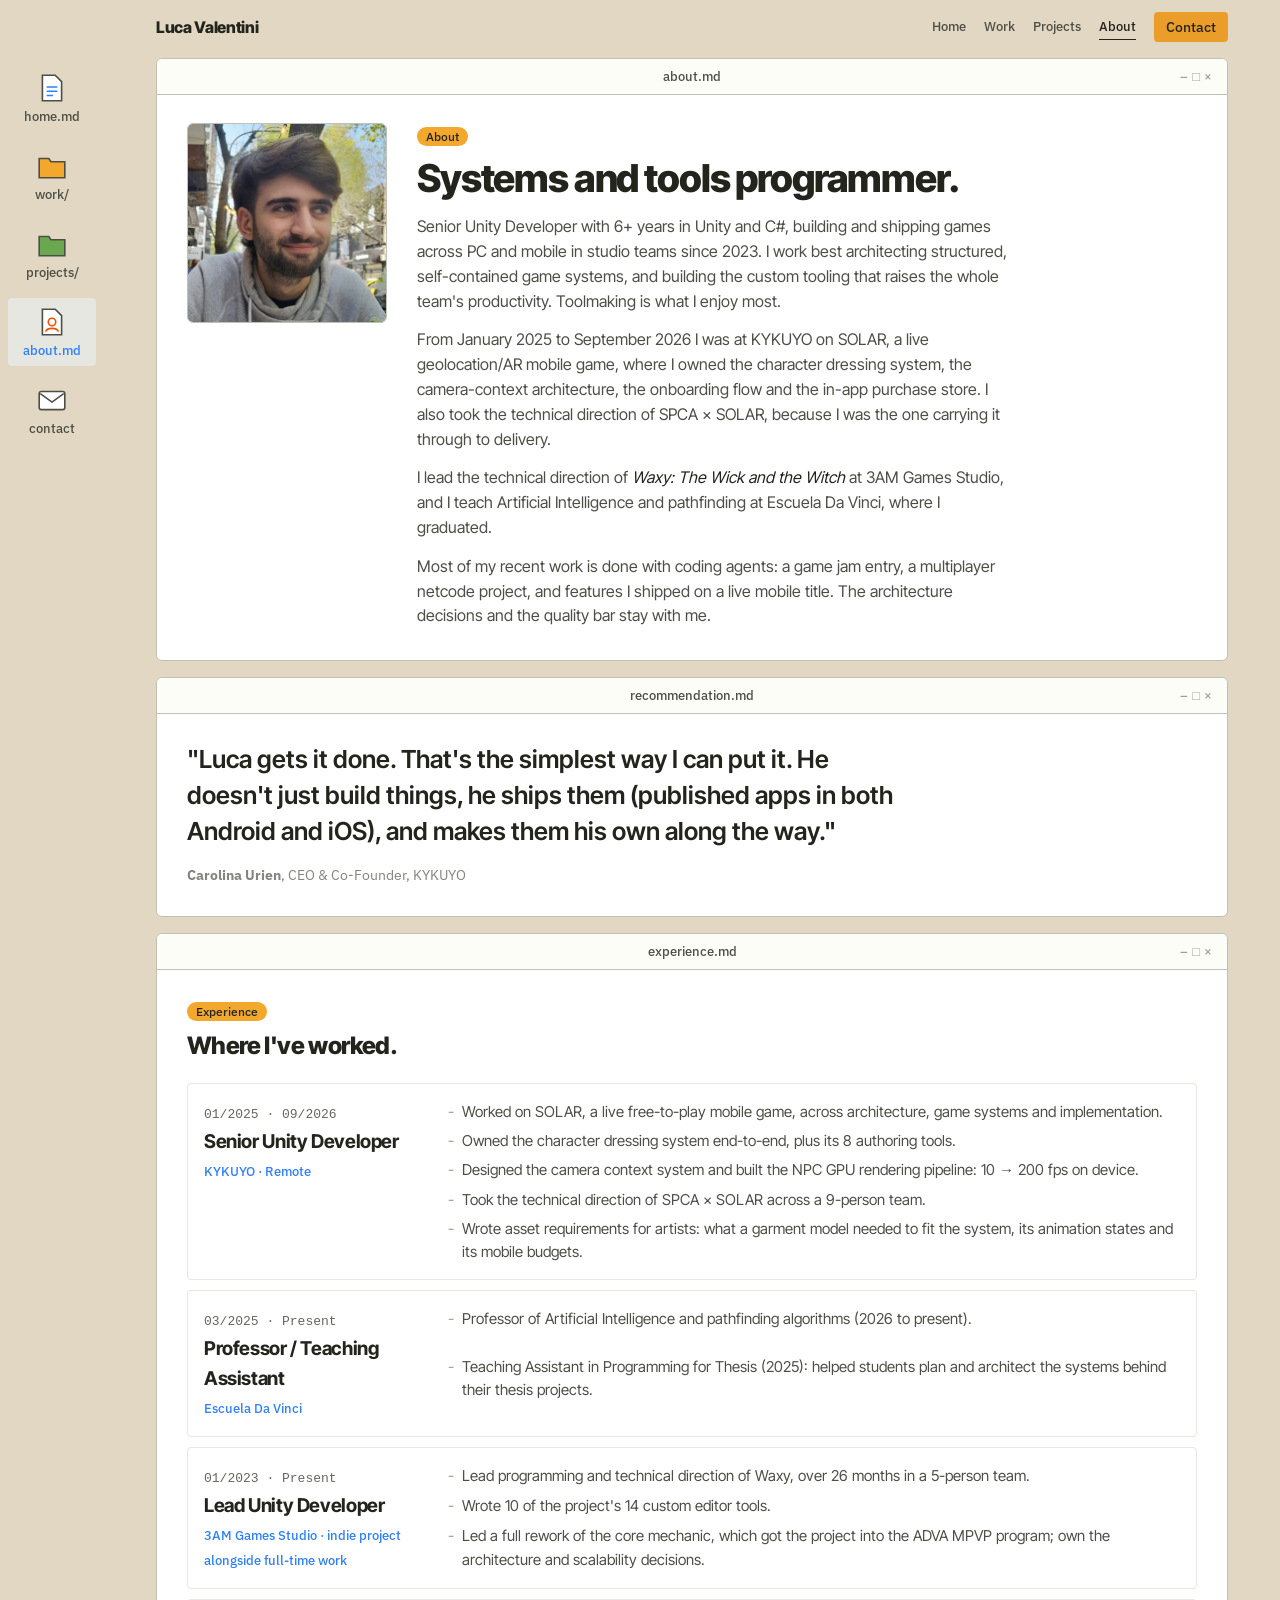
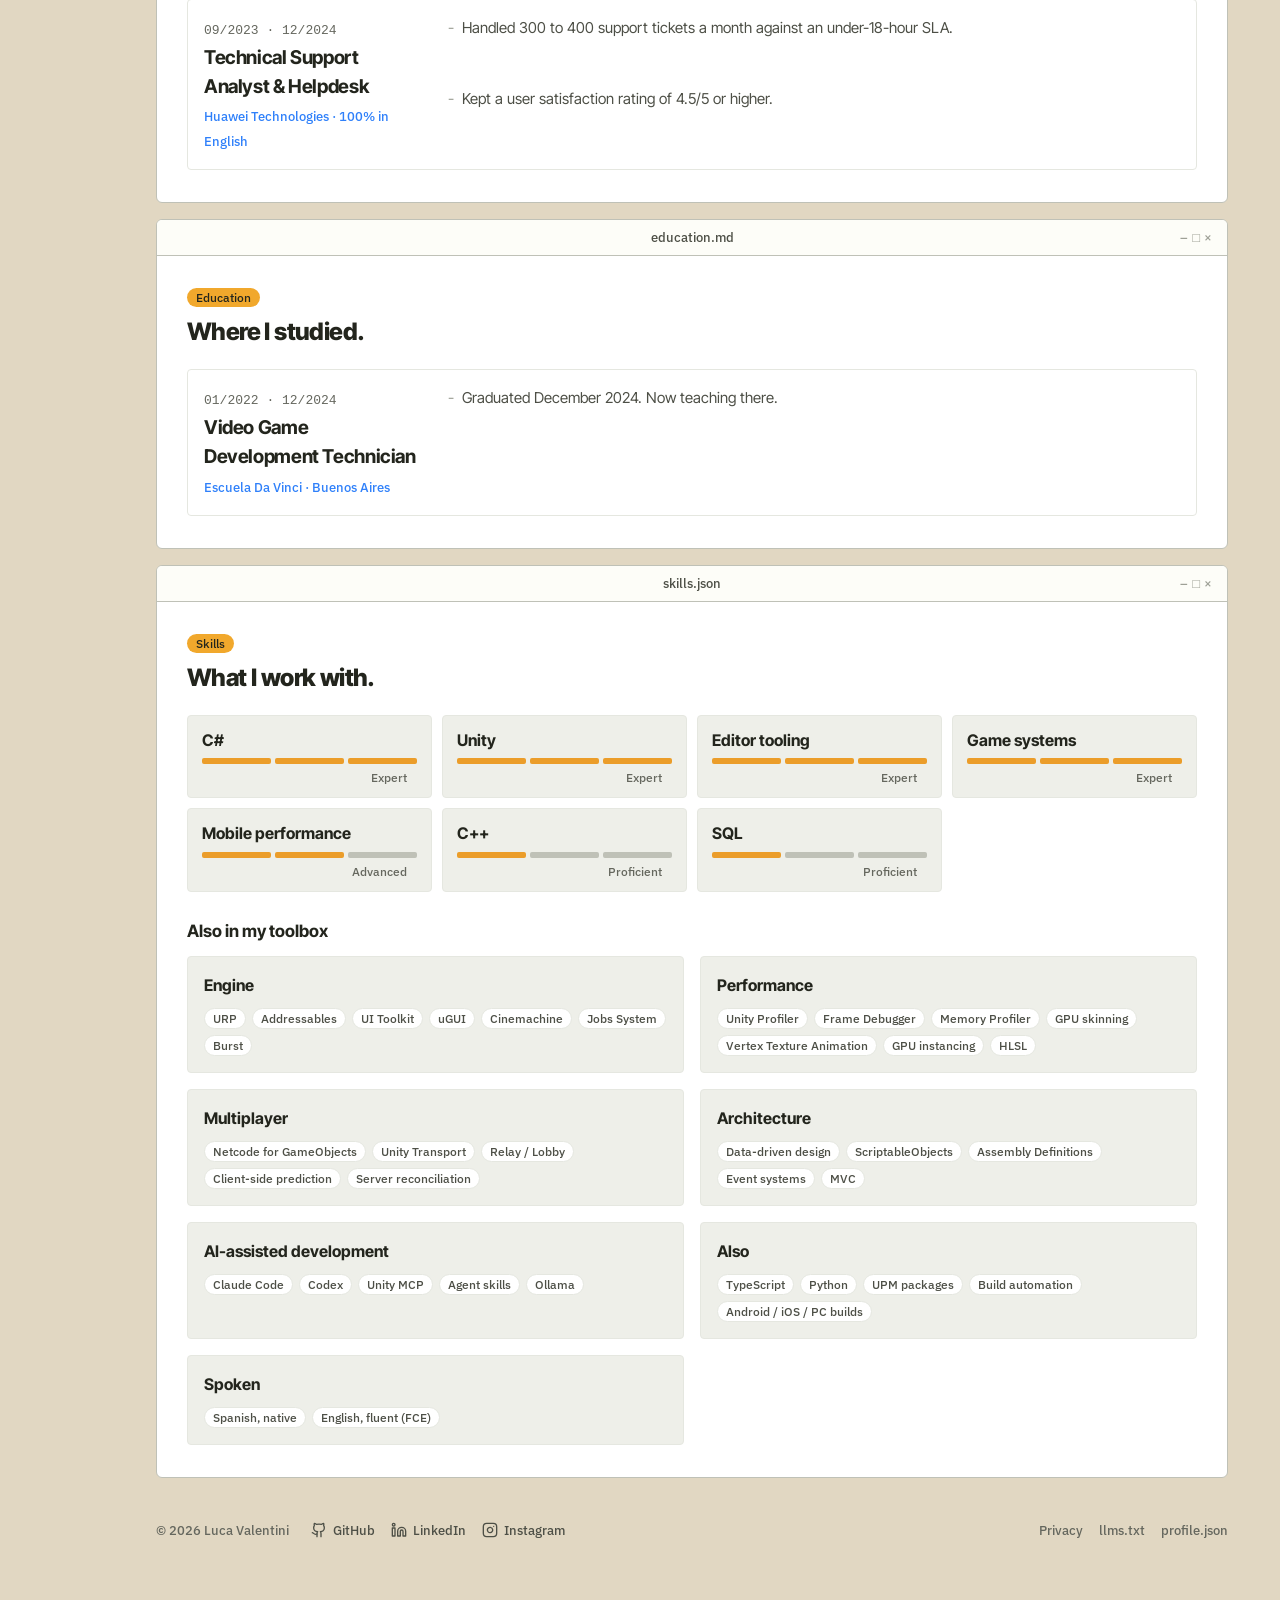
==== commit f7a1dc9b: "fix(about): titulo completo de Huawei y frase de coding agents sin 'all' Co-Authored-By: Claude Opus" ====
--- a/about.html
+++ b/about.html
@@ -56,7 +56,7 @@
             <p>Senior Unity Developer with 6+ years in Unity and C#, building and shipping games across PC and mobile in studio teams since 2023. I work best architecting structured, self-contained game systems, and building the custom tooling that raises the whole team's productivity. Toolmaking is what I enjoy most.</p>
             <p>From January 2025 to September 2026 I was at KYKUYO on SOLAR, a live geolocation/AR mobile game, where I owned the character dressing system, the camera-context architecture, the onboarding flow and the in-app purchase store. I also took the technical direction of SPCA × SOLAR, because I was the one carrying it through to delivery.</p>
             <p>I lead the technical direction of <em>Waxy: The Wick and the Witch</em> at 3AM Games Studio, and I teach Artificial Intelligence and pathfinding at Escuela Da Vinci, where I graduated.</p>
-            <p>Most of my recent work is done with coding agents: a game jam entry, a multiplayer netcode project, and features on a live mobile title, all built with Claude Code. The architecture decisions and the quality bar stay with me.</p>
+            <p>Most of my recent work is done with coding agents: a game jam entry, a multiplayer netcode project, and features I shipped on a live mobile title. The architecture decisions and the quality bar stay with me.</p>
           </div>
         </div>
       </div>
@@ -88,7 +88,7 @@
             <div class="tl__item"><div><span class="tl__when">01/2025 · 09/2026</span><h3>Senior Unity Developer</h3><span class="tl__where">KYKUYO · Remote</span></div><ul><li>Worked on SOLAR, a live free-to-play mobile game, across architecture, game systems and implementation.</li><li>Owned the character dressing system end-to-end, plus its 8 authoring tools.</li><li>Designed the camera context system and built the NPC GPU rendering pipeline: 10 → 200 fps on device.</li><li>Took the technical direction of SPCA × SOLAR across a 9-person team.</li><li>Wrote asset requirements for artists: what a garment model needed to fit the system, its animation states and its mobile budgets.</li></ul></div>
             <div class="tl__item"><div><span class="tl__when">03/2025 · Present</span><h3>Professor / Teaching Assistant</h3><span class="tl__where">Escuela Da Vinci</span></div><ul><li>Professor of Artificial Intelligence and pathfinding algorithms (2026 to present).</li><li>Teaching Assistant in Programming for Thesis (2025): helped students plan and architect the systems behind their thesis projects.</li></ul></div>
             <div class="tl__item"><div><span class="tl__when">01/2023 · Present</span><h3>Lead Unity Developer</h3><span class="tl__where">3AM Games Studio · indie project alongside full-time work</span></div><ul><li>Lead programming and technical direction of Waxy, over 26 months in a 5-person team.</li><li>Wrote 10 of the project's 14 custom editor tools.</li><li>Led a full rework of the core mechanic, which got the project into the ADVA MPVP program; own the architecture and scalability decisions.</li></ul></div>
-            <div class="tl__item"><div><span class="tl__when">09/2023 · 12/2024</span><h3>Technical Support Analyst</h3><span class="tl__where">Huawei Technologies · 100% in English</span></div><ul><li>Handled 300 to 400 support tickets a month against an under-18-hour SLA.</li><li>Kept a user satisfaction rating of 4.5/5 or higher.</li></ul></div>
+            <div class="tl__item"><div><span class="tl__when">09/2023 · 12/2024</span><h3>Technical Support Analyst &amp; Helpdesk</h3><span class="tl__where">Huawei Technologies · 100% in English</span></div><ul><li>Handled 300 to 400 support tickets a month against an under-18-hour SLA.</li><li>Kept a user satisfaction rating of 4.5/5 or higher.</li></ul></div>
           </div>
         </div>
       </div>
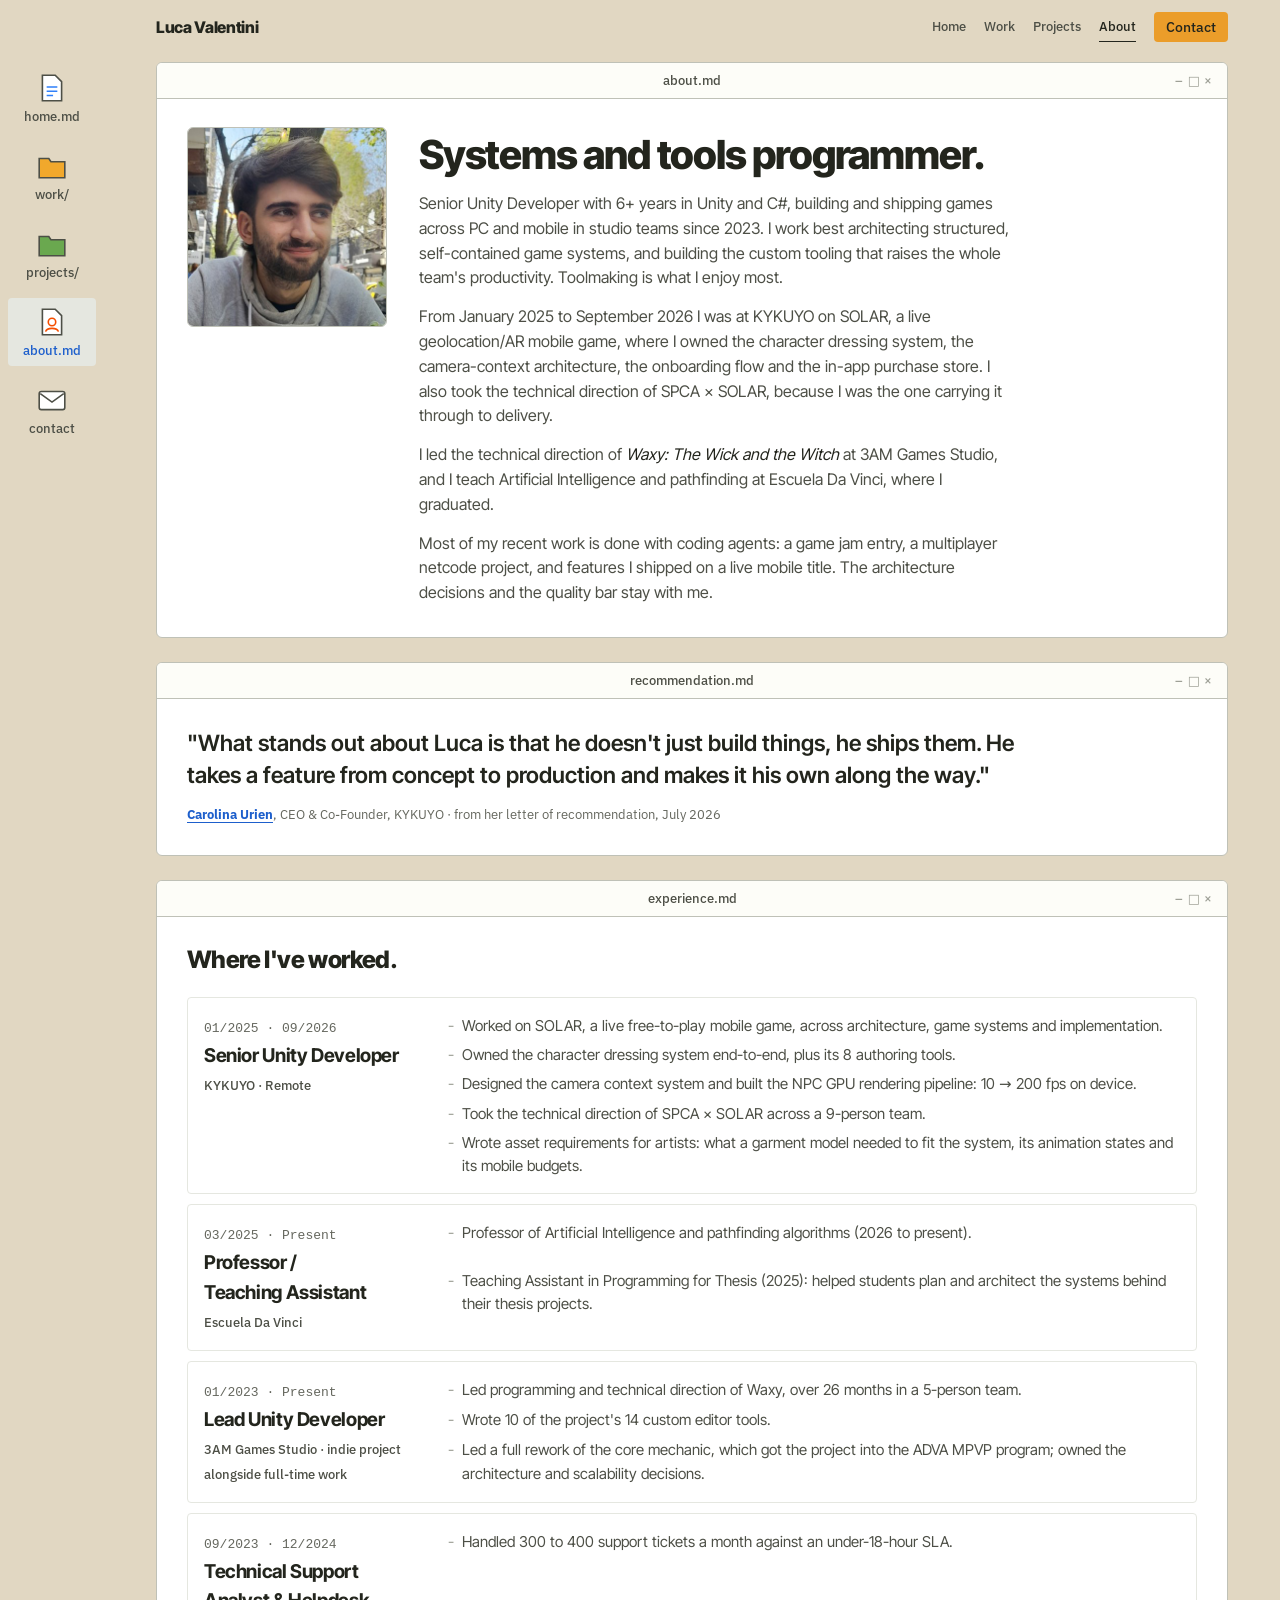
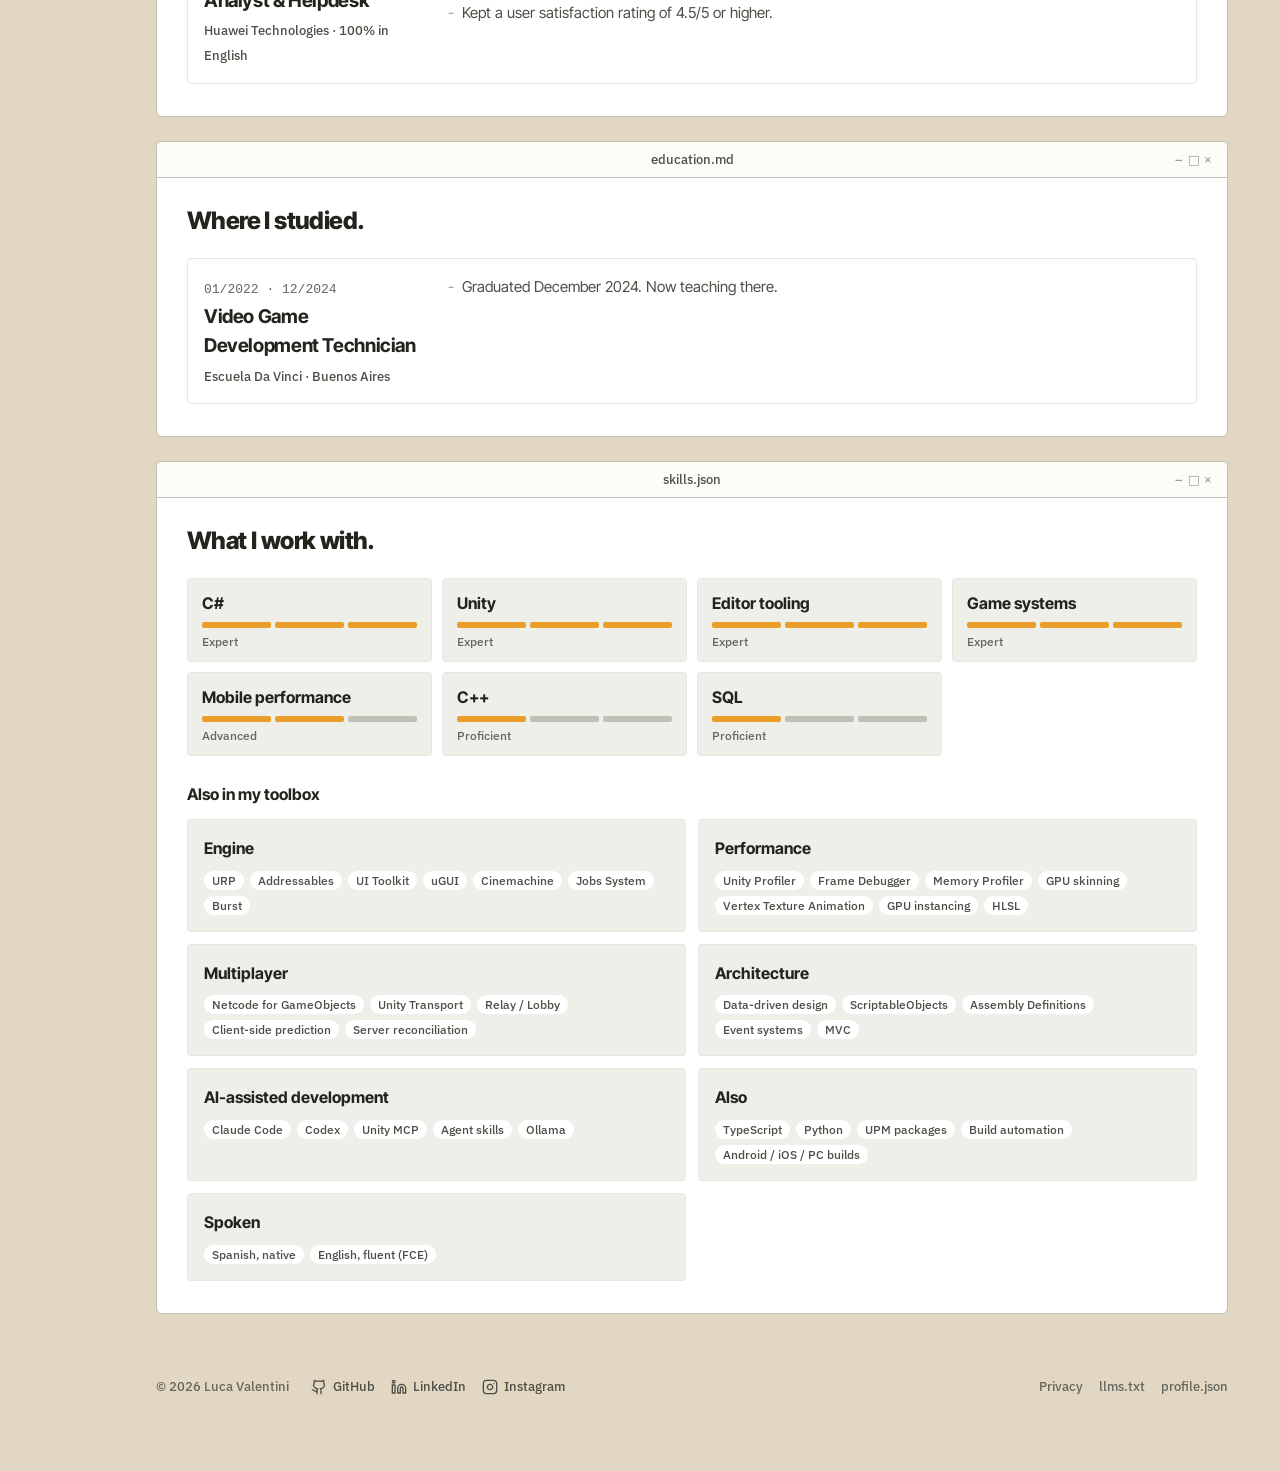
==== commit 2b33d7c6: "feat: estilo fiel a PostHog con correcciones de la auditoria; parrafo A, port de Rollgeon, cita text" ====
--- a/about.html
+++ b/about.html
@@ -51,11 +51,10 @@
         <div class="win__body about__grid">
           <div class="about__photo"><img src="assets/me.jpg" alt="Luca Valentini"></div>
           <div class="about__text">
-            <span class="eyebrow">About</span>
             <h1 class="pagehero__title">Systems and tools programmer.</h1>
             <p>Senior Unity Developer with 6+ years in Unity and C#, building and shipping games across PC and mobile in studio teams since 2023. I work best architecting structured, self-contained game systems, and building the custom tooling that raises the whole team's productivity. Toolmaking is what I enjoy most.</p>
             <p>From January 2025 to September 2026 I was at KYKUYO on SOLAR, a live geolocation/AR mobile game, where I owned the character dressing system, the camera-context architecture, the onboarding flow and the in-app purchase store. I also took the technical direction of SPCA × SOLAR, because I was the one carrying it through to delivery.</p>
-            <p>I lead the technical direction of <em>Waxy: The Wick and the Witch</em> at 3AM Games Studio, and I teach Artificial Intelligence and pathfinding at Escuela Da Vinci, where I graduated.</p>
+            <p>I led the technical direction of <em>Waxy: The Wick and the Witch</em> at 3AM Games Studio, and I teach Artificial Intelligence and pathfinding at Escuela Da Vinci, where I graduated.</p>
             <p>Most of my recent work is done with coding agents: a game jam entry, a multiplayer netcode project, and features I shipped on a live mobile title. The architecture decisions and the quality bar stay with me.</p>
           </div>
         </div>
@@ -69,9 +68,8 @@
         <div class="tb">recommendation.md</div>
         <div class="win__body">
           <figure class="quote">
-            <blockquote><p>"Luca gets it done. That's the simplest way I can put it. He doesn't just build things, he ships them (published apps in both Android and iOS), and makes them his own along the way."</p></blockquote>
-            <!-- COMPLETAR: link al LinkedIn de Carolina Urien (envolver su nombre en un <a>) -->
-            <figcaption><b>Carolina Urien</b>, CEO &amp; Co-Founder, KYKUYO</figcaption>
+            <blockquote cite="https://www.linkedin.com/in/carolina-urien-2323299/"><p>"What stands out about Luca is that he doesn't just build things, he ships them. He takes a feature from concept to production and makes it his own along the way."</p></blockquote>
+            <figcaption><a href="https://www.linkedin.com/in/carolina-urien-2323299/"><b>Carolina Urien</b></a>, CEO &amp; Co-Founder, KYKUYO · from her letter of recommendation, July 2026</figcaption>
           </figure>
         </div>
       </div>
@@ -83,11 +81,11 @@
       <div class="win">
         <div class="tb">experience.md</div>
         <div class="win__body">
-          <header class="sec-head"><span class="eyebrow">Experience</span><h2>Where I've worked.</h2></header>
+          <header class="sec-head"><h2>Where I've worked.</h2></header>
           <div class="tl">
             <div class="tl__item"><div><span class="tl__when">01/2025 · 09/2026</span><h3>Senior Unity Developer</h3><span class="tl__where">KYKUYO · Remote</span></div><ul><li>Worked on SOLAR, a live free-to-play mobile game, across architecture, game systems and implementation.</li><li>Owned the character dressing system end-to-end, plus its 8 authoring tools.</li><li>Designed the camera context system and built the NPC GPU rendering pipeline: 10 → 200 fps on device.</li><li>Took the technical direction of SPCA × SOLAR across a 9-person team.</li><li>Wrote asset requirements for artists: what a garment model needed to fit the system, its animation states and its mobile budgets.</li></ul></div>
             <div class="tl__item"><div><span class="tl__when">03/2025 · Present</span><h3>Professor / Teaching Assistant</h3><span class="tl__where">Escuela Da Vinci</span></div><ul><li>Professor of Artificial Intelligence and pathfinding algorithms (2026 to present).</li><li>Teaching Assistant in Programming for Thesis (2025): helped students plan and architect the systems behind their thesis projects.</li></ul></div>
-            <div class="tl__item"><div><span class="tl__when">01/2023 · Present</span><h3>Lead Unity Developer</h3><span class="tl__where">3AM Games Studio · indie project alongside full-time work</span></div><ul><li>Lead programming and technical direction of Waxy, over 26 months in a 5-person team.</li><li>Wrote 10 of the project's 14 custom editor tools.</li><li>Led a full rework of the core mechanic, which got the project into the ADVA MPVP program; own the architecture and scalability decisions.</li></ul></div>
+            <div class="tl__item"><div><span class="tl__when">01/2023 · Present</span><h3>Lead Unity Developer</h3><span class="tl__where">3AM Games Studio · indie project alongside full-time work</span></div><ul><li>Led programming and technical direction of Waxy, over 26 months in a 5-person team.</li><li>Wrote 10 of the project's 14 custom editor tools.</li><li>Led a full rework of the core mechanic, which got the project into the ADVA MPVP program; owned the architecture and scalability decisions.</li></ul></div>
             <div class="tl__item"><div><span class="tl__when">09/2023 · 12/2024</span><h3>Technical Support Analyst &amp; Helpdesk</h3><span class="tl__where">Huawei Technologies · 100% in English</span></div><ul><li>Handled 300 to 400 support tickets a month against an under-18-hour SLA.</li><li>Kept a user satisfaction rating of 4.5/5 or higher.</li></ul></div>
           </div>
         </div>
@@ -100,7 +98,7 @@
       <div class="win">
         <div class="tb">education.md</div>
         <div class="win__body">
-          <header class="sec-head"><span class="eyebrow">Education</span><h2>Where I studied.</h2></header>
+          <header class="sec-head"><h2>Where I studied.</h2></header>
           <div class="tl">
             <div class="tl__item"><div><span class="tl__when">01/2022 · 12/2024</span><h3>Video Game Development Technician</h3><span class="tl__where">Escuela Da Vinci · Buenos Aires</span></div><ul><li>Graduated December 2024. Now teaching there.</li></ul></div>
           </div>
@@ -114,7 +112,7 @@
       <div class="win">
         <div class="tb">skills.json</div>
         <div class="win__body">
-          <header class="sec-head"><span class="eyebrow">Skills</span><h2>What I work with.</h2></header>
+          <header class="sec-head"><h2>What I work with.</h2></header>
           <!-- Niveles: salen del perfil maestro (§6). Solo se muestran los que tienen nivel declarado. -->
           <div class="levels" role="list">
             <div class="level" role="listitem"><span class="level__name">C#</span><span class="meter" data-level="3"><i></i><i></i><i></i></span><span class="level__label">Expert</span></div>
--- a/styles.css
+++ b/styles.css
@@ -1,407 +1,378 @@
 /* ============================================================
    Luca Valentini · Portfolio
-   Estilo "escritorio": arena + ventanas de papel con barra de
-   título, íconos de archivo a la izquierda, radios de 4-6px, sin
-   sombras. Un CTA ámbar por pantalla; azul solo para lo activo.
-   Contenido: data.json (derivado de Datos Portfolio Web.md).
+   Sistema visual: PostHog (styles.refero.design/style/56cd3725…).
+   Un escritorio cálido: lienzo arena, ventanas de papel con barra
+   de título, íconos de archivo como navegación secundaria.
+   Reglas del sistema:
+   - Radios chicos: 4px controles y tarjetas, 6px ventanas, píldora
+     solo para tags.
+   - Sin sombras: profundidad con bordes finos y escalones de superficie.
+   - Un CTA ámbar por pantalla. Azul solo para lo activo y los links.
+   - Inter Tight para contenido, IBM Plex Sans para la interfaz,
+     monoespaciada para datos.
+   Ajuste propio: los tonos de texto (links, pastillas, botón
+   secundario) son una variante más oscura del token del sistema,
+   para llegar al contraste AA. Los rellenos y bordes usan el
+   tono original.
    ============================================================ */
+
+:root {
+  /* superficies, de lo más bajo a lo más alto */
+  --desk: #e1d7c2;       /* lienzo */
+  --stone: #e5e7e0;      /* hover / seleccionado */
+  --linen: #eeefe9;      /* tarjetas anidadas, botones secundarios */
+  --cream: #fdfdf8;      /* barras de título */
+  --paper: #ffffff;      /* ventanas */
+  /* texto */
+  --moss: #23251d;       /* principal */
+  --olive: #4d4f46;      /* cuerpo */
+  --sage: #65675e;       /* apagado */
+  --ash: #9ea096;        /* deshabilitado */
+  /* bordes */
+  --line: #bfc1b7;
+  --line2: #e5e7e0;
+  /* acentos del sistema */
+  --amber: #eb9d2a;      /* CTA */
+  --amber-d: #cd8407;
+  --gold: #b17816;       /* botón secundario (borde) */
+  --blue: #2f80fa;       /* activo, foco, indicadores */
+  --flame: #f54e00;
+  --green: #6aa84f;
+  --mari: #f1a82c;
+  /* variantes de texto para contraste AA */
+  --blue-ink: #1d5fcc;
+  --gold-ink: #8a5c0c;
+  --flame-ink: #c23d00;
+  /* tipografía */
+  --f-content: "Inter Tight", "Inter", system-ui, sans-serif;
+  --f-ui: "IBM Plex Sans", system-ui, sans-serif;
+  --f-mono: ui-monospace, SFMono-Regular, Menlo, Consolas, monospace;
+  /* movimiento */
+  --ease: cubic-bezier(.23, 1, .32, 1);
+}
+
+/* ---------------------------------------------------------- base */
 * { box-sizing: border-box; margin: 0; padding: 0; }
 html { scroll-behavior: smooth; }
-body { -webkit-font-smoothing: antialiased; line-height: 1.55; overflow-x: hidden; }
+body { background: var(--desk); color: var(--moss); font: 400 16px/1.55 var(--f-content); -webkit-font-smoothing: antialiased; overflow-x: hidden; padding-left: 104px; }
 a { color: inherit; text-decoration: none; }
 img, video { display: block; max-width: 100%; }
 ul { list-style: none; }
-.wrap { max-width: 1200px; margin: 0 auto; padding: 0 32px; width: 100%; }
-@media (max-width: 640px) { .wrap { padding: 0 16px; } }
-
-/* NAV */
+h1, h2, h3 { text-wrap: balance; }
+.wrap { max-width: 1120px; margin: 0 auto; padding: 0 24px; width: 100%; }
+main { padding-bottom: 32px; }
+:where(a, button, input, select, textarea, summary):focus-visible { outline: 2px solid var(--blue); outline-offset: 2px; border-radius: 4px; }
+.skip { position: absolute; left: 12px; top: -48px; z-index: 100; background: var(--moss); color: #fff; padding: 8px 12px; border-radius: 4px; font: 500 14px var(--f-ui); }
+.skip:focus { top: 12px; }
+.sr-only { position: absolute; width: 1px; height: 1px; padding: 0; margin: -1px; overflow: hidden; clip: rect(0 0 0 0); white-space: nowrap; border: 0; }
+.hp { position: absolute !important; left: -9999px !important; width: 1px; height: 1px; overflow: hidden; }
+.muted { color: var(--sage); font: 14px var(--f-ui); }
+
+/* links de texto: azul, subrayado de 1.5px */
+.link, .legal a, .form__privacy a, .about__text a { color: var(--blue-ink); text-decoration: underline; text-decoration-thickness: 1.5px; text-underline-offset: 3px; font: 500 15px var(--f-ui); }
+.link:hover, .legal a:hover, .form__privacy a:hover { color: var(--moss); }
+.arr { display: inline-block; transition: transform .15s var(--ease); }
+@media (hover: hover) {
+  a:hover > .arr { transform: translateX(2px); }
+  a:hover > .arr--out { transform: translate(2px, -2px); }
+}
+
+/* ------------------------------------------- archivos (nav lateral) */
+.files { position: fixed; left: 0; top: 0; bottom: 0; width: 104px; padding: 64px 8px 16px; display: flex; flex-direction: column; gap: 10px; }
+.files a { display: flex; flex-direction: column; align-items: center; gap: 4px; padding: 8px 4px; border-radius: 4px; font: 500 12.5px var(--f-ui); color: var(--olive); text-align: center; transition: background .15s, transform .14s var(--ease); }
+.files a:hover { background: var(--stone); }
+.files a:active { transform: scale(.97); }
+.files a.active { background: var(--stone); color: var(--blue-ink); }
+.files svg { width: 32px; height: 32px; }
+
+/* ---------------------------------------------------------- nav */
+.nav { padding: 12px 0 8px; }
 .nav__inner { display: flex; align-items: center; justify-content: space-between; gap: 16px; }
-.nav__links { display: flex; align-items: center; gap: 4px; overflow-x: auto; scrollbar-width: none; }
-.nav__links a { white-space: nowrap; }
-
-/* GRIDS */
-.grid3 { display: grid; grid-template-columns: repeat(3, 1fr); gap: 16px; }
-.grid2 { display: grid; grid-template-columns: repeat(2, 1fr); gap: 16px; }
-@media (max-width: 860px) { .grid3, .grid2 { grid-template-columns: 1fr; } }
-
-/* HERO */
-.hero__grid { display: grid; grid-template-columns: 1fr; gap: 56px; align-items: center; }
-.hero__me { display: flex; align-items: center; gap: 14px; }
-.hero__me img { object-fit: cover; }
-.hero__meta { display: flex; flex-wrap: wrap; gap: 8px 20px; }
-.actions { display: flex; flex-wrap: wrap; gap: 10px; align-items: center; }
-.btn { display: inline-flex; align-items: center; gap: 8px; cursor: pointer; transition: transform .14s cubic-bezier(.23,1,.32,1), background-color .15s, border-color .15s, color .15s; }
+.nav__brand { font-weight: 800; font-size: 16px; letter-spacing: -.02em; }
+.nav__links { display: flex; align-items: center; gap: 18px; font: 500 13px var(--f-ui); min-width: 0; max-width: 100%; overflow-x: auto; scrollbar-width: none; }
+.nav__links a { padding: 6px 0; border-bottom: 1px solid transparent; color: var(--olive); white-space: nowrap; }
+.nav__links a:hover { color: var(--moss); }
+.nav__links a.active { color: var(--moss); border-bottom-color: var(--moss); }
+.nav__links .nav__cta { background: var(--amber); color: var(--moss); padding: 6px 12px; border-radius: 4px; border: 0; font-size: 14px; transition: background .15s, transform .14s var(--ease); }
+.nav__links .nav__cta:hover { background: var(--amber-d); }
+.nav__links .nav__cta:active { transform: scale(.97); }
+
+/* ------------------------------------------------------ ventanas */
+.win { background: var(--paper); border: 1px solid var(--line); border-radius: 6px; overflow: hidden; transition: border-color .2s; }
+.tb { display: grid; grid-template-columns: 70px 1fr 70px; align-items: center; height: 36px; background: var(--cream); border-bottom: 1px solid var(--line); font: 500 13px var(--f-ui); color: var(--olive); text-align: center; transition: background .2s, color .2s; }
+.tb::before { content: ""; }
+.tb::after { content: "–  □  ×" / ""; text-align: right; padding-right: 14px; color: var(--ash); letter-spacing: .05em; }
+.win__body { padding: 28px 30px 32px; }
+/* ventana "enfocada" al llegar por un link (#id), como una ventana activa del escritorio */
+.win:target { border-color: var(--moss); }
+.win:target > .tb { background: var(--stone); color: var(--moss); }
+@media (prefers-reduced-motion: no-preference) { .win:target { animation: win-focus .35s var(--ease); } }
+@keyframes win-focus { from { border-color: var(--blue); } }
+
+.section, .pagehero { padding: 12px 0; }
+.hero { padding: 12px 0; }
+
+/* -------------------------------------------------- tipografía */
+.pagehero__title { font-size: clamp(2rem, 4vw, 2.5rem); font-weight: 800; letter-spacing: -.03em; line-height: 1.1; }
+.pagehero__lead { color: var(--olive); margin-top: 10px; max-width: 62ch; }
+.sec-head { margin-bottom: 22px; }
+.sec-head h2 { font-size: 24px; font-weight: 800; letter-spacing: -.025em; line-height: 1.25; }
+.sec-head p { color: var(--olive); margin-top: 4px; }
+.sec-foot { margin-top: 22px; }
+/* meta chico (proyecto · área): texto, sin fondo */
+.eyebrow, .tag { display: block; font: 500 12px var(--f-ui); color: var(--sage); letter-spacing: .01em; }
+/* dato numérico */
+.metric { display: inline-block; align-self: flex-start; font: 13px var(--f-mono); color: var(--moss); background: var(--linen); border: 1px solid var(--line2); border-radius: 4px; padding: 2px 6px; }
+
+/* ------------------------------------------------------ botones */
+.actions { display: flex; flex-wrap: wrap; gap: 10px 16px; align-items: center; }
+.btn { display: inline-flex; align-items: center; gap: 6px; cursor: pointer; font: 500 14px var(--f-ui); border-radius: 4px; padding: 8px 14px; border: 0; transition: background .15s, color .15s, transform .14s var(--ease); }
 .btn:active { transform: scale(.97); }
-
-/* CARDS */
-.card { display: flex; flex-direction: column; overflow: hidden; }
-.card__media { aspect-ratio: 16/10; overflow: hidden; }
-.card__media img, .card__media video { width: 100%; height: 100%; object-fit: cover; transition: transform .6s cubic-bezier(.23,1,.32,1); }
-.card:hover .card__media img { transform: scale(1.03); }
-.card__body { display: flex; flex-direction: column; gap: 6px; flex: 1; }
-.card__body .more { margin-top: auto; padding-top: 10px; }
-
-/* CASE STUDY */
-.case__grid { display: grid; grid-template-columns: 1fr 1fr; gap: 32px 48px; align-items: start; }
-.case__head { grid-column: 1 / -1; }
-.case__media { display: grid; gap: 10px; }
-.case__media img, .case__media video { width: 100%; height: auto; }
-.case__media figcaption { font-size: 13px; }
-.case__steps { display: grid; gap: 18px; }
-.case__steps dt { margin-bottom: 4px; }
-.case__full { grid-column: 1 / -1; }
-@media (max-width: 860px) { .case__grid { grid-template-columns: 1fr; } }
-
+.btn--primary { background: var(--amber); color: var(--moss); }
+.btn--primary:hover { background: var(--amber-d); }
+.btn--secondary { background: transparent; color: var(--gold-ink); box-shadow: inset 0 0 0 1.5px var(--gold); }
+.btn--secondary:hover { background: var(--linen); }
+.btn[disabled] { opacity: .6; cursor: progress; }
+
+/* --------------------------------------------------------- chips */
 .chips { display: flex; flex-wrap: wrap; gap: 6px; }
-
-/* ABOUT */
-.about__grid { display: grid; grid-template-columns: 280px 1fr; gap: 48px; align-items: start; }
-.about__photo img { width: 100%; aspect-ratio: 1; object-fit: cover; }
-.about__text p + p { margin-top: 14px; }
-.tl { display: grid; gap: 0; }
-.tl__item { display: grid; grid-template-columns: 220px 1fr; gap: 24px; }
-.tl__item ul { display: grid; gap: 6px; }
-.skills { display: grid; grid-template-columns: repeat(2, 1fr); gap: 16px; }
-@media (max-width: 860px) { .about__grid, .tl__item, .skills { grid-template-columns: 1fr; } .about__photo { max-width: 220px; } }
-
-/* CONTACT */
-.contact__grid { display: grid; grid-template-columns: 1.1fr 1fr; gap: 56px; align-items: end; }
-@media (max-width: 860px) { .contact__grid { grid-template-columns: 1fr; } }
-.contact__mail { display: inline-block; overflow-wrap: anywhere; }
-.contact__list { display: grid; gap: 0; }
-.card__media--empty { display: flex; align-items: center; justify-content: center; padding: 24px; text-align: center; }
-.card__media--contain img { object-fit: contain !important; }
-.toc { display: flex; flex-wrap: wrap; gap: 8px; }
-.cases .case + .case { margin-top: 24px; }
-.contact__list a { display: flex; justify-content: space-between; align-items: center; gap: 16px; }
-
-/* FOOTER */
-.footer__inner { display: flex; justify-content: space-between; gap: 16px; flex-wrap: wrap; }
-
-@media (prefers-reduced-motion: reduce) { *, *::before, *::after { transition: none !important; animation: none !important; } html { scroll-behavior: auto; } }
-
-/* Los hijos de grid/flex no se achican por debajo de su contenido (pre, nav)
-   si no se les permite: eso ensanchaba el viewport en mobile. */
-.nav__links, .hero__grid > *, .grid3 > *, .grid2 > *, .case__grid > *, .about__grid > *, .contact__grid > * { min-width: 0; }
-.nav__links { flex: 0 1 auto; max-width: 100%; }
-
-/* Nav en celular: la marca arriba y los 5 links en su propia fila, sin cortar ninguno */
-@media (max-width: 640px) {
-  .nav__inner { flex-wrap: wrap; row-gap: 8px; }
-  .nav__links { width: 100%; justify-content: space-between; }
-}
-@media (max-width: 640px) {
-  .nav__links a { padding-left: 8px !important; padding-right: 8px !important; margin-left: 0 !important; font-size: 14px; }
-}
-
-/* Proyecto destacado a dos columnas (deja la grilla par) */
+.chips li { font: 500 12px var(--f-ui); padding: 2px 8px; border-radius: 9999px; background: var(--stone); color: var(--olive); }
+
+/* ----------------------------------------------------------- hero */
+.hero .win__body { padding: 36px 40px 38px; }
+.hero__copy { display: grid; grid-template-columns: 140px 1fr; column-gap: 32px; }
+.hero__copy > * { grid-column: 2; }
+.hero__me { grid-column: 1 / -1; display: grid; grid-template-columns: 140px 1fr; gap: 32px; align-items: end; margin-bottom: 22px; }
+.hero__me img { width: 140px; height: 140px; object-fit: cover; border-radius: 6px; border: 1px solid var(--line); }
+.hero__me b { display: block; font-size: clamp(2.4rem, 5vw, 3rem); font-weight: 800; letter-spacing: -.035em; line-height: 1; }
+.roles { display: flex; flex-wrap: wrap; gap: 8px; margin-top: 14px; }
+.role-pill { display: inline-block; font: 600 14px/1 var(--f-ui); padding: 7px 12px; border-radius: 9999px; background: var(--linen); color: var(--moss); border: 1px solid var(--line); }
+.role-pill--main { background: var(--flame-ink); border-color: var(--flame-ink); color: #fff; }
+.hero__title { font-size: 24px; font-weight: 800; letter-spacing: -.025em; line-height: 1.3; max-width: 34ch; }
+.hero__lead { color: var(--olive); margin: 12px 0 24px; max-width: 62ch; font-size: 17px; }
+.hero__meta { display: flex; flex-wrap: wrap; gap: 4px 0; margin-top: 22px; font: 500 13px var(--f-ui); color: var(--sage); }
+.hero__meta li + li::before { content: "·"; margin: 0 10px; color: var(--ash); }
+.hero__meta .status { color: var(--moss); }
+.hero__meta .status span { display: inline-block; width: 8px; height: 8px; border-radius: 50%; background: var(--green); margin-right: 6px; vertical-align: 1px; }
+
+/* --------------------------------------------------- tarjetas */
+.grid3, .grid2 { display: grid; gap: 16px; }
+.grid3 { grid-template-columns: repeat(3, 1fr); }
+.grid2 { grid-template-columns: repeat(2, 1fr); }
+.grid3 > *, .grid2 > * { min-width: 0; }
+.card { display: flex; flex-direction: column; overflow: hidden; background: var(--paper); border: 1px solid var(--line); border-radius: 4px; transition: border-color .15s; }
+.card.win { border-radius: 6px; }
+.card__media { aspect-ratio: 16 / 10; overflow: hidden; background: var(--linen); border-bottom: 1px solid var(--line); }
+.card__media > a.zoom { height: 100%; }
+.card__media img, .card__media video { width: 100%; height: 100%; object-fit: cover; }
+.card__media--contain img { object-fit: contain; }
+.card__media--empty { display: flex; align-items: center; justify-content: center; padding: 24px; text-align: center; color: var(--sage); font: 13px/1.6 var(--f-mono); }
+.card__media--stat span { display: grid; gap: 6px; }
+.card__media--stat b { font: 800 1.9rem/1 var(--f-content); letter-spacing: -.02em; color: var(--moss); }
+.card__media--yt, .card__media--video { aspect-ratio: auto; background: #000; display: flex; align-items: center; }
+.card__media--video video { height: auto; }
+.card__body { display: flex; flex-direction: column; gap: 6px; flex: 1; padding: 16px 18px 18px; }
+.card h3 { font-size: 19px; font-weight: 700; letter-spacing: -.02em; line-height: 1.25; }
+.card p { font-size: 15px; color: var(--olive); }
+@media (hover: hover) {
+  a.card:hover { border-color: var(--olive); }
+  a.card:hover .card__media img { transform: scale(1.03); }
+  .card__media img { transition: transform .6s var(--ease); }
+}
+
+/* tarjetas de proyecto: más aire, una línea meta, facts con viñeta */
+.card--project .card__body { padding: 22px 24px 24px; gap: 12px; }
+.card--project h3 { font-size: 21px; }
+.card--project .role { font: 500 13px var(--f-ui); color: var(--sage); margin-top: -6px; }
+.card--project p { line-height: 1.6; }
+.card--project strong, .case strong, .case b { color: var(--moss); font-weight: 700; }
+.facts { display: grid; gap: 8px; }
+.facts li { position: relative; padding-left: 18px; color: var(--olive); font-size: 15px; line-height: 1.55; }
+.facts li::before { content: ""; position: absolute; left: 2px; top: .62em; width: 7px; height: 7px; border-radius: 2px; background: var(--mari); }
+.links { display: flex; flex-wrap: wrap; gap: 6px 18px; align-items: center; margin-top: auto; padding-top: 6px; }
 .card--wide { grid-column: 1 / -1; }
 @media (min-width: 861px) {
   .card--wide { display: grid; grid-template-columns: 1.1fr 1fr; }
   .card--wide .tb { grid-column: 1 / -1; }
-  .card--wide .card__media { aspect-ratio: auto; min-height: 100%; }
-}
-/* Media de proyectos sin captura: un dato en grande */
-.card__media--stat span { display: grid; gap: 6px; }
-.card__media--stat b { font-size: 1.8rem; line-height: 1; }
-.case__media--stats .statgrid { display: grid; grid-template-columns: 1fr 1fr; gap: 12px; }
-.case__media--stats .statgrid div { display: grid; gap: 4px; padding: 16px; }
-.case__media--stats .statgrid b { font-size: 1.7rem; line-height: 1; }
-.case__media--stats .statgrid span { font-size: 14px; }
-
-.quote blockquote p { font-size: clamp(1.2rem, 2.2vw, 1.55rem); line-height: 1.45; max-width: 60ch; text-wrap: balance; }
-.quote figcaption { margin-top: 16px; font-size: 14px; opacity: .8; }
-.grid4 { display: grid; grid-template-columns: repeat(4, 1fr); gap: 16px; }
-.grid4 > * { min-width: 0; }
-@media (max-width: 1100px) { .grid4 { grid-template-columns: repeat(2, 1fr); } }
-@media (max-width: 600px) { .grid4 { grid-template-columns: 1fr; } }
-
-/* Trailer: miniatura que abre YouTube (el visor de artifacts no permite iframes) */
-.card__media--video { position: relative; display: block; }
-.card__media--video .play { position: absolute; left: 14px; bottom: 14px; display: inline-flex; align-items: center; gap: 8px; padding: 9px 14px; border-radius: 999px; background: rgba(0,0,0,.78); color: #fff; font: 600 14px/1 system-ui, sans-serif; transition: transform .15s cubic-bezier(.23,1,.32,1), background .15s; }
-.card__media--video:hover .play { background: #e62117; transform: scale(1.04); }
-.card__media--video:focus-visible { outline: 3px solid #e62117; outline-offset: -3px; }
-
-/* ==================== Tema ==================== */
-:root {
-  --desk: #e1d7c2; --stone: #e5e7e0; --linen: #eeefe9; --cream: #fdfdf8; --paper: #fff;
-  --moss: #23251d; --olive: #4d4f46; --sage: #65675e; --ashg: #9ea096;
-  --line: #bfc1b7; --line2: #e5e7e0;
-  --amber: #eb9d2a; --amber-d: #cd8407; --gold: #b17816; --blue: #2f80fa; --flame: #f54e00; --green: #6aa84f; --mari: #f1a82c;
-}
-body { background: var(--desk); color: var(--moss); font: 400 16px/1.55 "Inter Tight", sans-serif; padding-left: 104px; }
-.wrap { max-width: 1120px; padding: 0 24px; margin: 0 auto; }
-
-/* FILE SIDEBAR */
-.files { position: fixed; left: 0; top: 0; bottom: 0; width: 104px; padding: 64px 8px 16px; display: flex; flex-direction: column; gap: 10px; }
-.files a { display: flex; flex-direction: column; align-items: center; gap: 4px; padding: 8px 4px; border-radius: 4px; font: 500 12.5px "IBM Plex Sans", sans-serif; color: var(--olive); text-align: center; transition: background .15s; }
-.files a:hover { background: var(--stone); }
-.files a.active { background: var(--stone); color: var(--blue); }
-.files svg { width: 32px; height: 32px; }
-
-/* NAV */
-.nav { padding: 12px 0 4px; }
-.nav__brand { font-weight: 800; font-size: 16px; letter-spacing: -.02em; }
-.nav__links { gap: 18px; font: 500 13px "IBM Plex Sans", sans-serif; }
-.nav__links a { padding: 4px 0; border-bottom: 1px solid transparent; color: var(--olive); }
-.nav__links a:hover { color: var(--moss); }
-.nav__links a.active { color: var(--moss); border-bottom-color: var(--moss); }
-.nav__links .nav__cta { background: var(--amber); color: var(--moss); padding: 6px 12px; border-radius: 4px; border: 0; font-size: 14px; }
-.nav__links .nav__cta:hover { background: var(--amber-d); }
-
-/* WINDOWS */
-.win { background: var(--paper); border: 1px solid var(--line); border-radius: 6px; overflow: hidden; }
-.tb { display: grid; grid-template-columns: 70px 1fr 70px; align-items: center; height: 36px; background: var(--cream); border-bottom: 1px solid var(--line); font: 500 13px "IBM Plex Sans", sans-serif; color: var(--olive); }
-.tb::before { content: ""; }
-.tb { text-align: center; }
-.tb::after { content: "–  □  ×"; text-align: right; padding-right: 14px; color: var(--ashg); letter-spacing: .05em; }
-.win__body { padding: 28px 30px 32px; }
-
-/* BUTTONS */
-.btn { font: 500 14px "IBM Plex Sans", sans-serif; border-radius: 4px; padding: 7px 14px; }
-.btn--primary { background: var(--amber); color: var(--moss); }
-.btn--primary:hover { background: var(--amber-d); }
-.btn--secondary { border: 1.5px solid var(--gold); color: var(--gold); padding: 5.5px 12.5px; }
-.btn--secondary:hover { background: var(--linen); }
-
-/* HERO */
-.hero { padding: 12px 0 8px; }
-.hero__grid { gap: 16px; }
-.hero__copy { display: grid; grid-template-columns: 140px 1fr; column-gap: 28px; }
-.hero__copy > * { grid-column: 2; }
-.hero__me { grid-column: 1 / -1; display: grid; grid-template-columns: 140px 1fr; gap: 28px; align-items: end; margin-bottom: 18px; }
-.hero__me img { width: 140px; height: 140px; border-radius: 6px; border: 1px solid var(--line); }
-.hero__me b { display: block; font-size: clamp(2rem, 4vw, 2.6rem); font-weight: 800; letter-spacing: -.03em; line-height: 1.05; }
-.hero__me span { display: inline-block; margin-top: 10px; font: 500 12px "IBM Plex Sans"; background: var(--flame); color: #fff; border-radius: 9999px; padding: 2px 9px; }
-.hero__title { font-size: 21px; font-weight: 700; letter-spacing: -.02em; line-height: 1.35; max-width: 40ch; }
-.hero__lead { color: var(--olive); margin: 10px 0 20px; max-width: 62ch; }
-.hero__meta { margin-top: 20px; font: 500 12px "IBM Plex Sans"; }
-.hero__meta li { padding: 2px 9px; border-radius: 9999px; background: var(--linen); color: var(--olive); }
-.hero__meta .status { background: var(--green); color: #fff; }
-@media (max-width: 760px) { .hero__copy, .hero__me { grid-template-columns: 1fr; } .hero__copy > * { grid-column: 1; } }
-
-/* SECTIONS */
-.section, .pagehero { padding: 8px 0; }
-main { padding-bottom: 24px; }
-.sec-head { margin-bottom: 22px; }
-.eyebrow { display: inline-block; font: 500 12px "IBM Plex Sans", sans-serif; background: var(--mari); color: var(--moss); border-radius: 9999px; padding: 2px 9px; margin-bottom: 10px; }
-.sec-head h2 { font-size: 24px; font-weight: 800; letter-spacing: -.025em; line-height: 1.25; }
-.sec-head p { color: var(--olive); margin-top: 4px; }
-.sec-foot { margin-top: 20px; }
-
-/* PILLARS */
-.pillar { background: var(--linen); border: 1px solid var(--line); border-radius: 4px; padding: 16px; }
-.pillar__n { font: 500 12px "IBM Plex Sans"; color: var(--blue); }
-.pillar h3 { font-size: 19px; font-weight: 700; letter-spacing: -.02em; margin: 6px 0 4px; line-height: 1.3; }
+  .card--wide .card__media { border-bottom: 0; border-right: 1px solid var(--line); }
+  .card--wide .card__body { padding: 28px 30px; }
+}
+.projects > [hidden] { display: none !important; }
+
+/* pilares de la home */
+.pillar { background: var(--linen); border: 1px solid var(--line2); border-radius: 4px; padding: 18px; }
+.pillar__n { font: 500 12px var(--f-ui); color: var(--sage); }
+.pillar h3 { font-size: 19px; font-weight: 700; letter-spacing: -.02em; margin: 6px 0 6px; line-height: 1.3; }
 .pillar p { color: var(--olive); font-size: 15px; }
 
-/* CARDS */
-.card { background: var(--paper); border: 1px solid var(--line); border-radius: 4px; transition: background .15s; }
-.card:hover { background: var(--linen); }
-.card__media { border-bottom: 1px solid var(--line); background: var(--linen); }
-.card__media--empty { color: var(--sage); font: 13px/1.8 ui-monospace, Menlo, monospace; }
-.card__body { padding: 14px 16px 16px; }
-.tag { font: 500 12px "IBM Plex Sans"; color: var(--sage); }
-.card h3 { font-size: 19px; font-weight: 700; letter-spacing: -.02em; line-height: 1.25; }
-.card p { font-size: 15px; color: var(--olive); }
-.card .role { color: var(--moss); font-weight: 600; }
-.metric { align-self: flex-start; margin-top: auto; font: 13px ui-monospace, Menlo, monospace; background: var(--linen); border: 1px solid var(--line2); border-radius: 4px; padding: 2px 6px; }
-.link { color: var(--blue); text-decoration: underline; text-decoration-thickness: 1.5px; text-underline-offset: 3px; font-size: 15px; }
-.muted { color: var(--sage); font-size: 14px; }
-.chips { margin-top: 4px; }
-.chips li { font: 500 12px "IBM Plex Sans"; padding: 2px 8px; border-radius: 9999px; background: var(--stone); color: var(--olive); }
-.projects .card .tb { border-radius: 0; }
-.card--project:hover { background: var(--paper); }
-
-/* CTA */
-.cta h2 { font-size: 26px; font-weight: 800; letter-spacing: -.025em; }
-.cta p { color: var(--olive); margin: 6px 0 18px; }
-
-/* PAGE HERO */
-.pagehero { padding-top: 12px; }
-.pagehero__title { font-size: clamp(1.9rem, 3.6vw, 2.4rem); font-weight: 800; letter-spacing: -.03em; line-height: 1.15; }
-.pagehero__lead { color: var(--olive); margin-top: 8px; max-width: 62ch; }
-.toc { margin-top: 18px; border-bottom: 1px solid var(--line); gap: 0; font: 500 13px "IBM Plex Sans"; }
-.toc a { padding: 8px 12px; color: var(--sage); }
-.toc a:hover { color: var(--blue); box-shadow: inset 0 -2px var(--blue); }
-
-/* CASES */
-.cases .case + .case { margin-top: 16px; }
+/* -------------------------------------------- YouTube (facade) */
+.yt { position: relative; display: block; aspect-ratio: 16 / 9; width: 100%; overflow: hidden; background: #000; cursor: pointer; }
+.yt img { width: 100%; height: 100%; object-fit: cover; transition: filter .2s; }
+.yt__play { position: absolute; left: 14px; bottom: 14px; display: inline-flex; align-items: center; gap: 8px; padding: 9px 14px; border-radius: 4px; background: rgba(35, 37, 29, .86); color: #fff; font: 600 14px/1 var(--f-ui); transition: background .15s, transform .15s var(--ease); }
+@media (hover: hover) { .yt:hover img { filter: brightness(.9); } .yt:hover .yt__play { background: #cc0000; } }
+.yt:focus-visible .yt__play { background: #cc0000; }
+.yt iframe { position: absolute; inset: 0; width: 100%; height: 100%; border: 0; }
+
+/* ------------------------------------------------- case studies */
+.cases .wrap { display: grid; gap: 24px; }
+.toc { display: flex; flex-wrap: wrap; margin-top: 18px; border-bottom: 1px solid var(--line); font: 500 13px var(--f-ui); }
+.toc a { padding: 8px 12px; color: var(--sage); transition: color .15s, box-shadow .15s; }
+.toc a:hover { color: var(--blue-ink); box-shadow: inset 0 -2px var(--blue); }
 .case { scroll-margin-top: 16px; }
-.case__head h2 { font-size: 24px; font-weight: 800; letter-spacing: -.025em; line-height: 1.25; margin-bottom: 8px; }
-.case__head .eyebrow { background: var(--linen); }
-.case__media img, .case__media video { border-radius: 4px; border: 1px solid var(--line); }
-figcaption { color: var(--sage); font: 12.5px "IBM Plex Sans"; }
-.case__steps dt { font: 600 13px "IBM Plex Sans"; color: var(--moss); }
+.case__grid { display: grid; grid-template-columns: 1fr 1fr; gap: 28px 44px; align-items: start; }
+.case__grid > * { min-width: 0; }
+.case__head { grid-column: 1 / -1; display: grid; gap: 8px; justify-items: start; }
+.case__head h2 { font-size: 24px; font-weight: 800; letter-spacing: -.025em; line-height: 1.25; }
+.case__media { display: grid; gap: 10px; }
+.case__media img, .case__media video { width: 100%; height: auto; border-radius: 4px; border: 1px solid var(--line); }
+.case__media .yt { border-radius: 4px; }
+.case__media .yt img { border: 0; border-radius: 0; height: 100%; }
+figcaption { color: var(--sage); font: 13px var(--f-ui); }
+.case__steps { display: grid; gap: 16px; }
+.case__steps dt { font: 600 13px var(--f-ui); color: var(--moss); margin-bottom: 4px; }
 .case__steps dd, .case__how p { color: var(--olive); font-size: 15.5px; }
 .case__how { background: var(--linen); border: 1px solid var(--line2); border-radius: 4px; padding: 16px 18px; }
-.case__how h3 { font: 600 13px "IBM Plex Sans"; margin-bottom: 4px; }
-.case b { color: var(--moss); }
-
-/* ABOUT */
-.about__grid { grid-template-columns: 200px 1fr; gap: 30px; }
-.about__photo img { border-radius: 6px; border: 1px solid var(--line); }
-.about__text .pagehero__title { margin-bottom: 14px; }
-.about__text p { color: var(--olive); max-width: 66ch; }
-.about__text em { color: var(--moss); }
-.tl__item { padding: 16px; border: 1px solid var(--line2); border-radius: 4px; }
-.tl { gap: 10px; }
-.tl__when { font: 13px ui-monospace, Menlo, monospace; color: var(--sage); }
-.tl__item h3 { font-size: 19px; font-weight: 700; letter-spacing: -.02em; margin: 2px 0; }
-.tl__where { font: 500 13px "IBM Plex Sans"; color: var(--blue); }
-.tl__item li { color: var(--olive); font-size: 15px; padding-left: 14px; position: relative; }
-.tl__item li::before { content: "-"; position: absolute; left: 0; color: var(--ashg); }
-.skillgroup { background: var(--linen); border: 1px solid var(--line2); border-radius: 4px; padding: 16px; }
-.skillgroup h3 { font-size: 16px; font-weight: 700; margin-bottom: 10px; }
-.skillgroup .chips li { background: var(--paper); border: 1px solid var(--line2); }
-
-/* CONTACT */
-.contact__mail { margin-top: 18px; color: var(--blue); font-size: clamp(1.1rem, 2.4vw, 1.5rem); font-weight: 700; text-decoration: underline; text-underline-offset: 4px; text-decoration-thickness: 1.5px; }
-.contact__list { border: 1px solid var(--line); border-radius: 4px; }
-.contact__list a { padding: 12px 14px; border-bottom: 1px solid var(--line2); font-size: 15px; transition: background .15s; }
-.contact__list a:last-child { border-bottom: 0; }
-.contact__list a:hover { background: var(--linen); }
-.contact__list span:first-child { font: 600 13px "IBM Plex Sans"; }
-.contact__list span:last-child { color: var(--blue); }
-
-/* FOOTER */
-.footer { padding: 12px 0 80px; font: 500 13px "IBM Plex Sans"; color: var(--sage); }
-.footer a { color: var(--blue); }
-
-@media (max-width: 760px) {
-  body { padding-left: 0; padding-top: 0; }
-  .files { position: static; width: auto; flex-direction: row; padding: 10px 12px 0; overflow-x: auto; }
-  .about__grid { grid-template-columns: 1fr; }
-  .nav__links { gap: 2px; }
-}
-
-/* ==================== Componentes nuevos ==================== */
-
-/* Foco visible y salto al contenido */
-:where(a, button, input, select, textarea, summary):focus-visible { outline: 2px solid var(--blue); outline-offset: 2px; border-radius: 4px; }
-.skip { position: absolute; left: 12px; top: -48px; z-index: 100; background: var(--moss); color: #fff; padding: 8px 12px; border-radius: 4px; font: 500 14px "IBM Plex Sans", sans-serif; }
-.skip:focus { top: 12px; }
-.sr-only { position: absolute; width: 1px; height: 1px; padding: 0; margin: -1px; overflow: hidden; clip: rect(0 0 0 0); white-space: nowrap; border: 0; }
-
-/* Datos grandes en lugar de captura */
-.card__media--stat { color: var(--moss); font: 500 13px ui-monospace, Menlo, monospace; }
-.card__media--stat b { font-family: "Inter Tight", sans-serif; font-weight: 800; letter-spacing: -.02em; }
-.case__media--stats .statgrid div { background: var(--linen); border: 1px solid var(--line2); border-radius: 4px; }
-.case__media--stats .statgrid b { font-family: "Inter Tight", sans-serif; font-weight: 800; }
-.case__media--stats .statgrid span { color: var(--olive); }
-
-/* Cita */
-.quote blockquote p { font-weight: 600; color: var(--moss); }
-.quote figcaption { color: var(--sage); font-family: "IBM Plex Sans", sans-serif; }
-
-/* ---------- YouTube con carga diferida (facade) ----------
-   Sin JS es un link a YouTube. Con JS, al hacer click se reemplaza por el
-   iframe de youtube-nocookie.com: antes de eso no se contacta a YouTube. */
-.yt { position: relative; display: block; aspect-ratio: 16 / 9; width: 100%; max-width: 100%; overflow: hidden; background: #000; border: 0; padding: 0; cursor: pointer; }
-.yt img { width: 100%; height: 100%; object-fit: cover; transition: transform .6s cubic-bezier(.23,1,.32,1), filter .2s; }
-.yt:hover img { transform: scale(1.03); filter: brightness(.9); }
-.yt__play { position: absolute; left: 14px; bottom: 14px; display: inline-flex; align-items: center; gap: 8px; padding: 9px 14px; border-radius: 999px; background: rgba(0,0,0,.8); color: #fff; font: 600 14px/1 "IBM Plex Sans", system-ui, sans-serif; transition: background .15s, transform .15s cubic-bezier(.23,1,.32,1); }
-.yt:hover .yt__play, .yt:focus-visible .yt__play { background: #cc0000; transform: scale(1.04); }
-.yt iframe { position: absolute; inset: 0; width: 100%; height: 100%; border: 0; }
-.yt-note { font: 12.5px/1.4 "IBM Plex Sans", sans-serif; color: var(--sage); padding: 8px 16px 0; }
-.card--wide .yt { aspect-ratio: 16 / 9; height: auto; }
-
-/* ---------- Formulario de contacto ---------- */
-.form { display: grid; gap: 14px; margin-top: 8px; }
-.form__row { display: grid; grid-template-columns: 1fr 1fr; gap: 14px; }
-@media (max-width: 640px) { .form__row { grid-template-columns: 1fr; } }
-.field { display: grid; gap: 6px; min-width: 0; }
-.field label { font: 600 13px "IBM Plex Sans", sans-serif; color: var(--moss); }
-.field .opt { font-weight: 400; color: var(--sage); }
-.field input, .field select, .field textarea { width: 100%; font: 400 15px/1.4 "Inter Tight", sans-serif; color: var(--moss); background: var(--paper); border: 1px solid var(--line); border-radius: 4px; padding: 10px 12px; transition: border-color .15s, box-shadow .15s; }
-.field textarea { min-height: 150px; resize: vertical; }
-.field input:hover, .field select:hover, .field textarea:hover { border-color: var(--olive); }
-.field input:focus, .field select:focus, .field textarea:focus { outline: none; border-color: var(--blue); box-shadow: 0 0 0 3px rgba(47,128,250,.18); }
-.field [aria-invalid="true"] { border-color: var(--flame); }
-.field__error { font: 500 12.5px "IBM Plex Sans", sans-serif; color: #b33a00; min-height: 1em; }
-.hp { position: absolute !important; left: -9999px !important; width: 1px; height: 1px; overflow: hidden; }
-.form__foot { display: flex; flex-wrap: wrap; gap: 12px 18px; align-items: center; }
-.form__status { font: 500 14px "IBM Plex Sans", sans-serif; }
-.form__status[data-state="sending"] { color: var(--sage); }
-.form__status[data-state="success"] { color: #2f6b1f; }
-.form__status[data-state="error"] { color: #b33a00; }
-.form button[disabled] { opacity: .6; cursor: progress; }
-.form__privacy { font: 13px/1.5 "IBM Plex Sans", sans-serif; color: var(--sage); max-width: 62ch; }
-.form__privacy a { color: var(--blue); text-decoration: underline; text-underline-offset: 3px; }
-
-/* ---------- Página legal ---------- */
-.legal { max-width: 72ch; }
-.legal h2 { font-size: 21px; font-weight: 800; letter-spacing: -.02em; margin: 26px 0 8px; }
-.legal p, .legal li { color: var(--olive); }
-.legal ul { list-style: disc; padding-left: 20px; display: grid; gap: 6px; }
-.legal a { color: var(--blue); text-decoration: underline; text-underline-offset: 3px; }
-
-/* ---------- Footer ---------- */
-.footer__links { display: flex; flex-wrap: wrap; gap: 6px 16px; }
-.card__media--yt { aspect-ratio: auto; background: #000; display: flex; align-items: center; }
-.card .yt-note { padding: 0; }
-
-/* ==================== Ronda 2 (08/10/2026) ==================== */
-
-/* Roles del hero: más legibles, el principal en naranja */
-.hero__me .roles { display: flex; flex-wrap: wrap; gap: 8px; margin-top: 12px; padding: 0; background: none; border-radius: 0; }
-.hero__me .role-pill { display: inline-block; margin: 0; font: 600 15px/1 "IBM Plex Sans", sans-serif; padding: 8px 14px; border-radius: 999px; background: var(--linen); color: var(--moss); border: 1px solid var(--line); }
-.hero__me .role-pill--main { background: var(--flame); color: #fff; border-color: var(--flame); }
-
-/* Tarjetas de proyecto: más aire y jerarquía */
-.card--project .card__body { padding: 22px 24px 24px; gap: 12px; }
-.card--project h3 { font-size: 22px; }
-.card--project .role { font: 500 14px "IBM Plex Sans", sans-serif; color: var(--olive); margin-top: -6px; }
-.card--project p { line-height: 1.6; }
-.card--project strong, .case strong { color: var(--moss); font-weight: 700; }
-.facts { display: grid; gap: 8px; padding-left: 0; }
-.facts li { position: relative; padding-left: 18px; color: var(--olive); font-size: 15px; line-height: 1.55; }
-.facts li::before { content: ""; position: absolute; left: 2px; top: .62em; width: 7px; height: 7px; border-radius: 2px; background: var(--mari); }
-.card--project .chips { margin-top: 4px; }
-.links { display: flex; flex-wrap: wrap; gap: 6px 18px; align-items: center; margin-top: auto; padding-top: 6px; }
-.card__media--video { aspect-ratio: auto; background: #000; display: flex; align-items: center; }
-.card__media--video video { width: 100%; height: auto; display: block; }
-@media (min-width: 861px) { .card--wide .card__body { padding: 28px 30px; } }
-
-/* Filtros de Projects (pestañas tipo toolbar) */
-.filters { display: flex; flex-wrap: wrap; gap: 6px; margin-top: 22px; }
-.filters button { font: 500 13.5px "IBM Plex Sans", sans-serif; padding: 7px 12px; border-radius: 4px; border: 1px solid var(--line); background: var(--paper); color: var(--olive); cursor: pointer; transition: background .15s, color .15s, border-color .15s; }
-.filters button:hover { background: var(--linen); color: var(--moss); }
-.filters button[aria-pressed="true"] { background: var(--moss); border-color: var(--moss); color: #fff; }
-.filters .count { opacity: .65; margin-left: 2px; font-variant-numeric: tabular-nums; }
-.projects > [hidden] { display: none !important; }
-
-/* Imágenes ampliables (lightbox con <dialog>) */
-a.zoom { display: block; cursor: zoom-in; position: relative; }
-a.zoom img { transition: filter .2s; }
-a.zoom:hover img { filter: brightness(.94); }
-.links a.zoom { display: inline; cursor: zoom-in; }
+.case__how h3 { font: 600 13px var(--f-ui); margin-bottom: 4px; }
+.case__full { grid-column: 1 / -1; }
+.statgrid { display: grid; grid-template-columns: 1fr 1fr; gap: 12px; }
+.statgrid div { display: grid; gap: 4px; padding: 16px; background: var(--linen); border: 1px solid var(--line2); border-radius: 4px; }
+.statgrid b { font: 800 1.6rem/1 var(--f-content); letter-spacing: -.02em; }
+.statgrid span { font-size: 14px; color: var(--olive); }
+
+/* imágenes ampliables */
+a.zoom { display: block; cursor: zoom-in; }
+.links a.zoom { display: inline; }
+@media (hover: hover) { a.zoom img { transition: filter .2s; } a.zoom:hover img { filter: brightness(.94); } }
 .lightbox { border: 0; padding: 0; background: transparent; max-width: min(96vw, 1600px); max-height: 94vh; margin: auto; overflow: visible; }
 .lightbox::backdrop { background: rgba(35, 37, 29, .82); }
-.lightbox img { display: block; max-width: min(96vw, 1600px); max-height: 86vh; width: auto; height: auto; border-radius: 6px; border: 1px solid var(--line); background: #fff; }
-.lightbox__bar { display: flex; justify-content: space-between; align-items: center; gap: 16px; margin-top: 10px; color: #fdfdf8; font: 500 14px "IBM Plex Sans", sans-serif; }
-.lightbox__close { font: 600 14px "IBM Plex Sans", sans-serif; background: var(--paper); color: var(--moss); border: 0; border-radius: 4px; padding: 8px 14px; cursor: pointer; }
-.lightbox[open] { animation: lb-in .18s cubic-bezier(.23, 1, .32, 1); }
-@keyframes lb-in { from { opacity: 0; transform: scale(.98); } to { opacity: 1; transform: none; } }
-
-/* Skills con nivel */
+.lightbox img { display: block; max-width: min(96vw, 1600px); max-height: 86vh; width: auto; height: auto; border-radius: 6px; border: 1px solid var(--line); background: var(--paper); }
+.lightbox__bar { display: flex; justify-content: space-between; align-items: center; gap: 16px; margin-top: 10px; color: var(--cream); font: 500 14px var(--f-ui); }
+.lightbox__close { font: 600 14px var(--f-ui); background: var(--paper); color: var(--moss); border: 0; border-radius: 4px; padding: 8px 14px; cursor: pointer; }
+@media (prefers-reduced-motion: no-preference) { .lightbox[open] { animation: lb-in .18s var(--ease); } }
+@keyframes lb-in { from { opacity: 0; transform: scale(.98); } }
+
+/* ------------------------------------- filtros de Projects (tab bar) */
+.filters { position: relative; display: flex; flex-wrap: wrap; margin-top: 22px; border-bottom: 1px solid var(--line); background: var(--linen); border-radius: 4px 4px 0 0; }
+.filters button { position: relative; z-index: 1; font: 500 13px var(--f-ui); padding: 9px 14px; border: 0; background: transparent; color: var(--sage); cursor: pointer; transition: color .15s, background .15s; }
+.filters button:hover { color: var(--moss); }
+.filters button:active { transform: scale(.97); }
+.filters button[aria-pressed="true"] { color: var(--blue-ink); background: var(--paper); }
+.filters .count { opacity: .7; margin-left: 3px; font-variant-numeric: tabular-nums; }
+/* barra azul activa que se desliza (posición la pone main.js) */
+.filters::after { content: ""; position: absolute; left: 0; bottom: -1px; height: 2px; width: var(--w, 0); transform: translateX(var(--x, 0)); background: var(--blue); z-index: 2; }
+@media (prefers-reduced-motion: no-preference) { .filters.is-ready::after { transition: transform .22s var(--ease), width .22s var(--ease); } }
+
+/* ----------------------------------------------------------- about */
+.about__grid { display: grid; grid-template-columns: 200px 1fr; gap: 32px; align-items: start; }
+.about__grid > * { min-width: 0; }
+.about__photo img { width: 100%; aspect-ratio: 1; object-fit: cover; border-radius: 6px; border: 1px solid var(--line); }
+.about__text .pagehero__title { margin: 6px 0 14px; }
+.about__text p { color: var(--olive); max-width: 66ch; }
+.about__text p + p { margin-top: 14px; }
+.about__text em { color: var(--moss); }
+.quote blockquote p { font-size: clamp(1.15rem, 2vw, 1.4rem); font-weight: 600; line-height: 1.45; color: var(--moss); max-width: 62ch; }
+.quote figcaption { margin-top: 14px; }
+.quote figcaption a { color: var(--blue-ink); text-decoration: underline; text-underline-offset: 3px; }
+.tl { display: grid; gap: 10px; }
+.tl__item { display: grid; grid-template-columns: 220px 1fr; gap: 24px; padding: 16px; border: 1px solid var(--line2); border-radius: 4px; }
+.tl__when { font: 13px var(--f-mono); color: var(--sage); }
+.tl__item h3 { font-size: 19px; font-weight: 700; letter-spacing: -.02em; margin: 2px 0; }
+.tl__where { font: 500 13px var(--f-ui); color: var(--olive); }
+.tl__item ul { display: grid; gap: 6px; }
+.tl__item li { color: var(--olive); font-size: 15px; padding-left: 14px; position: relative; }
+.tl__item li::before { content: "-"; position: absolute; left: 0; color: var(--ash); }
 .levels { display: grid; grid-template-columns: repeat(auto-fill, minmax(230px, 1fr)); gap: 10px; margin-bottom: 26px; }
-.level { display: grid; grid-template-columns: 1fr auto; grid-template-rows: auto auto; gap: 6px 10px; align-items: center; padding: 12px 14px; background: var(--linen); border: 1px solid var(--line2); border-radius: 4px; }
-.level__name { font-weight: 700; font-size: 16px; color: var(--moss); }
-.level__label { font: 500 12px "IBM Plex Sans", sans-serif; color: var(--sage); text-align: right; }
+.level { display: grid; grid-template-columns: 1fr auto; gap: 6px 10px; align-items: center; padding: 12px 14px; background: var(--linen); border: 1px solid var(--line2); border-radius: 4px; }
+.level__name { font-weight: 700; font-size: 16px; }
+.level__label { font: 500 12px var(--f-ui); color: var(--sage); }
 .meter { grid-column: 1 / -1; display: grid; grid-template-columns: repeat(3, 1fr); gap: 4px; }
 .meter i { height: 6px; border-radius: 2px; background: var(--line); }
 .meter[data-level="1"] i:nth-child(-n+1), .meter[data-level="2"] i:nth-child(-n+2), .meter[data-level="3"] i { background: var(--amber); }
-.skills__also { font-size: 17px; font-weight: 700; margin: 6px 0 12px; }
+.skills__also { font-size: 16px; font-weight: 700; margin: 6px 0 12px; }
+.skills { display: grid; grid-template-columns: repeat(2, 1fr); gap: 12px; }
+.skillgroup { background: var(--linen); border: 1px solid var(--line2); border-radius: 4px; padding: 16px; }
 .skillgroup h4 { font-size: 16px; font-weight: 700; margin-bottom: 10px; }
-
-/* Footer: redes con ícono a la izquierda, legales a la derecha */
-.footer__inner { align-items: center; }
+.skillgroup .chips li { background: var(--paper); }
+
+/* ---------------------------------------------------------- contacto */
+.contact__grid { display: grid; grid-template-columns: 1.1fr 1fr; gap: 48px; align-items: end; }
+.contact__grid > * { min-width: 0; }
+.contact__mailrow { display: flex; flex-wrap: wrap; align-items: center; gap: 10px 14px; margin-top: 18px; }
+.contact__mail { color: var(--blue-ink); font-size: clamp(1.1rem, 2.4vw, 1.5rem); font-weight: 700; text-decoration: underline; text-underline-offset: 4px; text-decoration-thickness: 1.5px; overflow-wrap: anywhere; }
+.copy { font: 500 13px var(--f-ui); border: 1px solid var(--line); background: var(--linen); color: var(--moss); border-radius: 4px; padding: 5px 10px; cursor: pointer; transition: background .15s, transform .14s var(--ease); }
+.copy:hover { background: var(--stone); }
+.copy:active { transform: scale(.97); }
+.contact__list { border: 1px solid var(--line); border-radius: 4px; }
+.contact__list a { display: flex; justify-content: space-between; align-items: center; gap: 16px; padding: 12px 14px; border-bottom: 1px solid var(--line2); font-size: 15px; transition: background .15s; }
+.contact__list a:last-child { border-bottom: 0; }
+.contact__list a:hover { background: var(--linen); }
+.contact__list span:first-child { font: 600 13px var(--f-ui); }
+.contact__list span:last-child { color: var(--blue-ink); }
+.cta .win { max-width: 720px; }
+.cta h2 { font-size: 24px; font-weight: 800; letter-spacing: -.025em; }
+.cta p { color: var(--olive); margin: 6px 0 18px; }
+
+/* ----------------------------------------------------- formulario */
+.form { display: grid; gap: 14px; margin-top: 4px; }
+.form__row { display: grid; grid-template-columns: 1fr 1fr; gap: 14px; }
+.field { display: grid; gap: 6px; min-width: 0; }
+.field label { font: 600 13px var(--f-ui); color: var(--moss); }
+.field .opt { font-weight: 400; color: var(--sage); }
+.field input, .field select, .field textarea { width: 100%; font: 400 15px/1.4 var(--f-content); color: var(--moss); background: var(--paper); border: 1px solid var(--line); border-radius: 4px; padding: 10px 12px; transition: border-color .15s, box-shadow .15s; }
+.field textarea { min-height: 150px; resize: vertical; }
+.field input:hover, .field select:hover, .field textarea:hover { border-color: var(--olive); }
+.field input:focus, .field select:focus, .field textarea:focus { outline: none; border-color: var(--blue); box-shadow: 0 0 0 3px rgba(47, 128, 250, .18); }
+.field [aria-invalid="true"] { border-color: var(--flame-ink); }
+.field__error { font: 500 12.5px var(--f-ui); color: var(--flame-ink); min-height: 1em; }
+.form__foot { display: flex; flex-wrap: wrap; gap: 12px 18px; align-items: center; }
+.form__status { font: 500 14px var(--f-ui); }
+.form__status[data-state="sending"] { color: var(--sage); }
+.form__status[data-state="success"] { color: #3d7a28; }
+.form__status[data-state="error"] { color: var(--flame-ink); }
+.form__privacy { font: 13px/1.5 var(--f-ui); color: var(--sage); max-width: 62ch; }
+/* el texto del botón cambia de estado (Send → Sending… → Sent ✓) */
+.btn__label { display: inline-block; }
+@media (prefers-reduced-motion: no-preference) { .btn__label.swap { animation: label-in .16s var(--ease); } }
+@keyframes label-in { from { opacity: 0; transform: translateY(3px); } }
+
+/* ---------------------------------------------------------- legal */
+.legal { max-width: 72ch; }
+.legal h2 { font-size: 19px; font-weight: 800; letter-spacing: -.02em; margin: 26px 0 8px; }
+.legal p, .legal li { color: var(--olive); }
+.legal ul { list-style: disc; padding-left: 20px; display: grid; gap: 6px; }
+
+/* --------------------------------------------------------- footer */
+.footer { padding: 16px 0 72px; font: 500 13px var(--f-ui); color: var(--sage); }
+.footer__inner { display: flex; justify-content: space-between; align-items: center; gap: 16px; flex-wrap: wrap; }
 .footer__id { display: flex; flex-wrap: wrap; align-items: center; gap: 10px 22px; }
 .footer__social { display: flex; flex-wrap: wrap; gap: 6px 16px; }
-.footer__social a { display: inline-flex; align-items: center; gap: 6px; color: var(--olive); }
-.footer__social a:hover { color: var(--blue); }
+.footer__social a { display: inline-flex; align-items: center; gap: 6px; color: var(--olive); padding: 4px 0; }
+.footer__social a:hover { color: var(--blue-ink); }
 .footer__social svg { width: 16px; height: 16px; fill: none; stroke: currentColor; stroke-width: 2; stroke-linecap: round; stroke-linejoin: round; }
-.footer__links a { color: var(--sage); }
-.footer__links a:hover { color: var(--blue); }
-.card__media > a.zoom { height: 100%; }
+.footer__links { display: flex; flex-wrap: wrap; gap: 6px 16px; }
+.footer__links a { color: var(--sage); padding: 4px 0; }
+.footer__links a:hover { color: var(--blue-ink); text-decoration: underline; text-underline-offset: 3px; }
+
+/* ------------------------------------------------------ responsive */
+@media (max-width: 860px) {
+  .grid3, .grid2, .case__grid, .contact__grid, .skills, .tl__item { grid-template-columns: 1fr; }
+  .about__grid { grid-template-columns: 1fr; }
+  .about__photo { max-width: 200px; }
+}
+@media (max-width: 760px) {
+  body { padding-left: 0; }
+  /* en celular los íconos de archivo duplican el nav: se ocultan */
+  .files { display: none; }
+  .hero__copy, .hero__me { grid-template-columns: 1fr; }
+  .hero__copy > * { grid-column: 1; }
+  .hero .win__body, .win__body { padding: 22px 18px 24px; }
+}
+@media (max-width: 640px) {
+  .wrap { padding: 0 16px; }
+  .nav__inner { flex-wrap: wrap; row-gap: 6px; }
+  .nav__links { width: 100%; justify-content: space-between; gap: 2px; font-size: 14px; }
+  .nav__links a { padding: 10px 6px; }
+  .nav__links .nav__cta { padding: 8px 10px; }
+  .form__row { grid-template-columns: 1fr; }
+}
+@media (prefers-reduced-motion: reduce) { *, *::before, *::after { transition: none !important; animation: none !important; } html { scroll-behavior: auto; } }
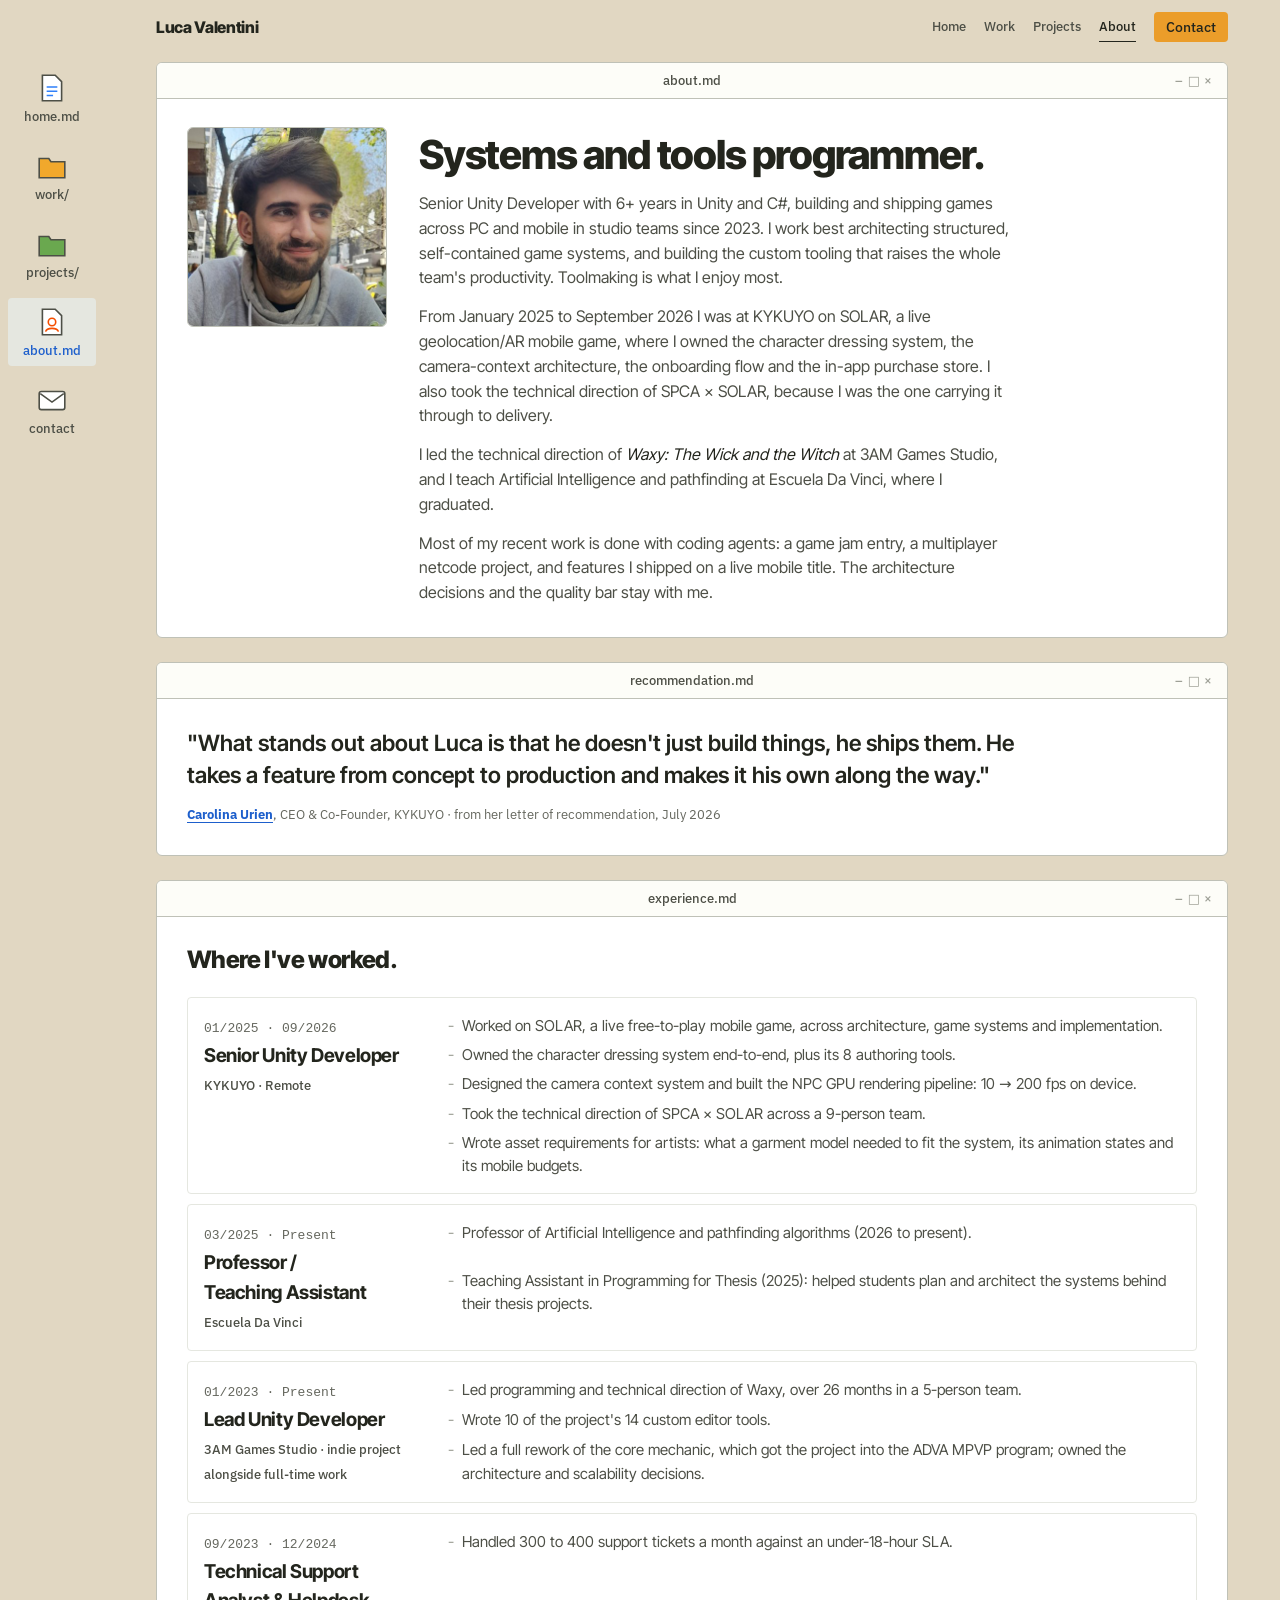
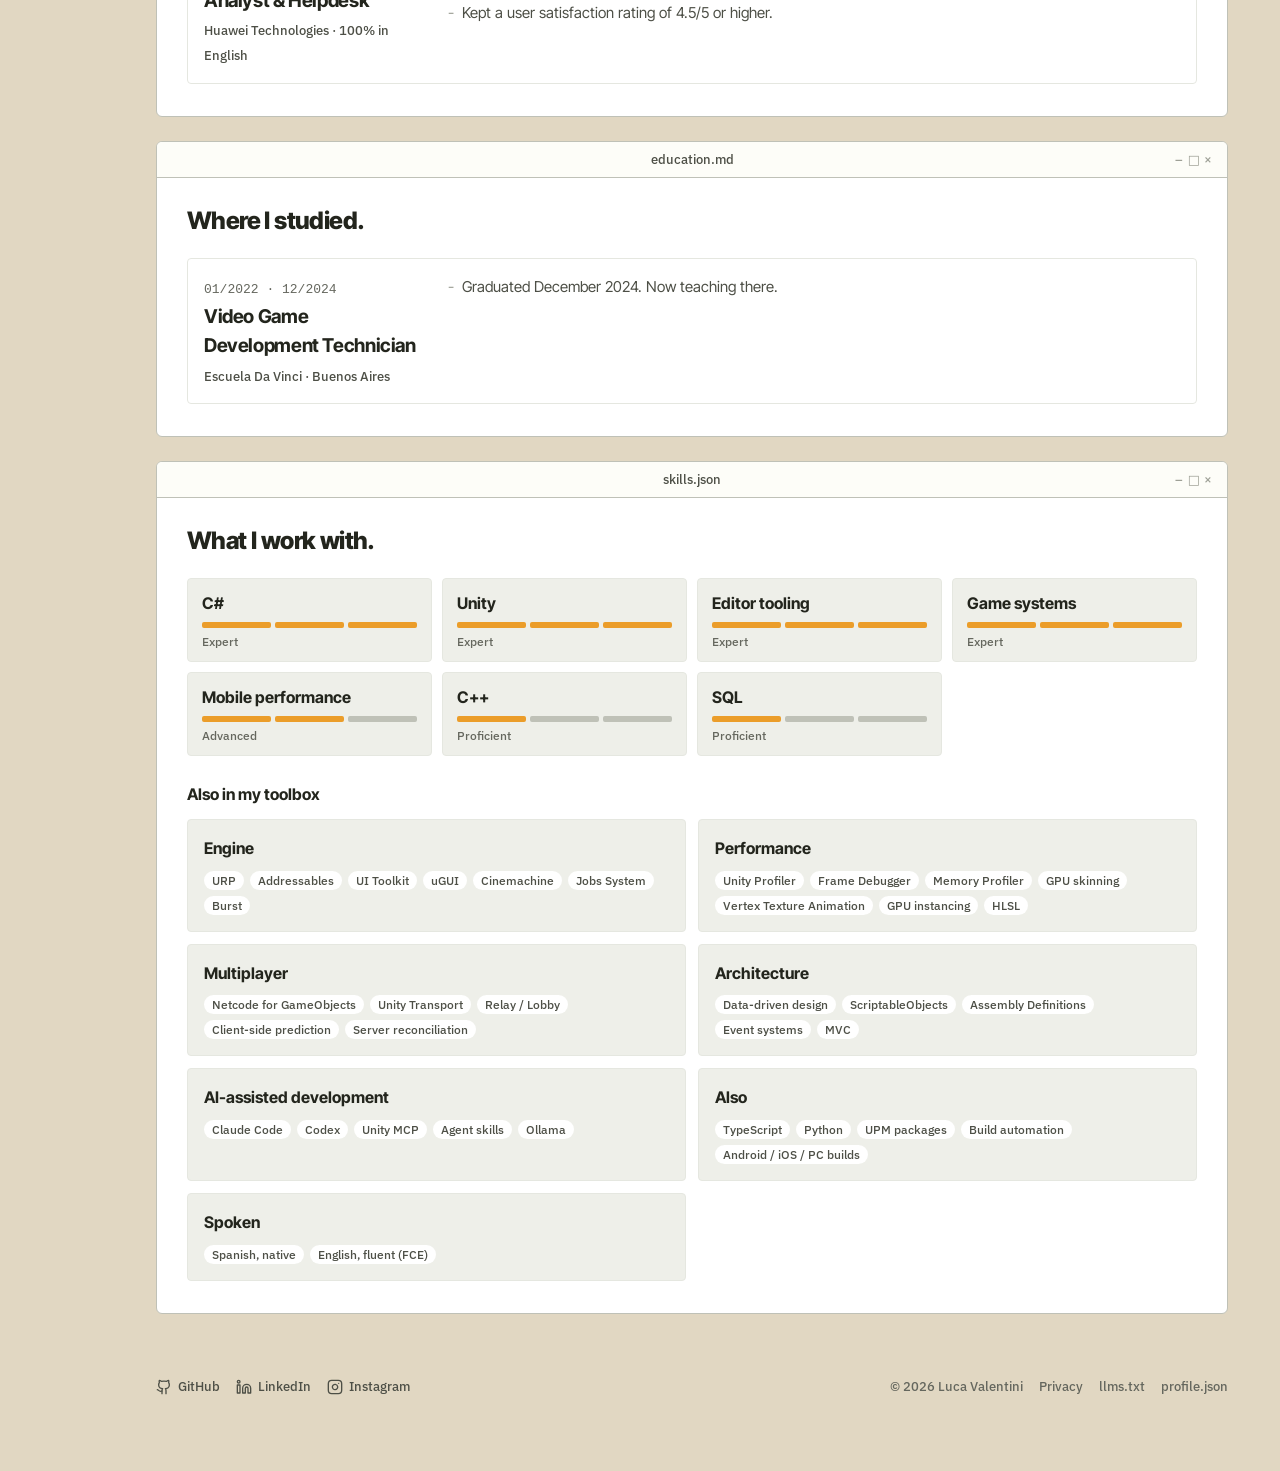
==== commit 01a19050: "fix: cierre de la home a ancho completo, indice de Work con la misma barra que los filtros, copiar m" ====
--- a/about.html
+++ b/about.html
@@ -143,20 +143,20 @@
 
   <footer class="footer">
     <div class="wrap footer__inner">
-      <div class="footer__id">
-        <span>&copy; <span id="year">2026</span> Luca Valentini</span>
-        <!-- Íconos: Lucide (ISC), ver assets/icons/LICENSE-lucide.txt -->
+      <!-- Íconos: Lucide (ISC), ver assets/icons/LICENSE-lucide.txt -->
         <nav class="footer__social" aria-label="Social profiles">
-          <a href="https://github.com/LucaValentini25"><svg viewBox="0 0 24 24" aria-hidden="true"><path d="M15 22v-4a4.8 4.8 0 0 0-1-3.5c3 0 6-2 6-5.5.08-1.25-.27-2.48-1-3.5.28-1.15.28-2.35 0-3.5 0 0-1 0-3 1.5-2.64-.5-5.36-.5-8 0C6 2 5 2 5 2c-.3 1.15-.3 2.35 0 3.5A5.403 5.403 0 0 0 4 9c0 3.5 3 5.5 6 5.5-.39.49-.68 1.05-.85 1.65-.17.6-.22 1.23-.15 1.85v4"/><path d="M9 18c-4.51 2-5-2-7-2"/></svg><span>GitHub</span></a>
-          <a href="https://www.linkedin.com/in/lucavalentinidev"><svg viewBox="0 0 24 24" aria-hidden="true"><path d="M16 8a6 6 0 0 1 6 6v7h-4v-7a2 2 0 0 0-2-2 2 2 0 0 0-2 2v7h-4v-7a6 6 0 0 1 6-6z"/><rect width="4" height="12" x="2" y="9"/><circle cx="4" cy="4" r="2"/></svg><span>LinkedIn</span></a>
-          <a href="https://www.instagram.com/clastergamedev/"><svg viewBox="0 0 24 24" aria-hidden="true"><rect width="20" height="20" x="2" y="2" rx="5" ry="5"/><path d="M16 11.37A4 4 0 1 1 12.63 8 4 4 0 0 1 16 11.37z"/><line x1="17.5" x2="17.51" y1="6.5" y2="6.5"/></svg><span>Instagram</span></a>
+          <a href="https://github.com/LucaValentini25" target="_blank" rel="noopener"><svg viewBox="0 0 24 24" aria-hidden="true"><path d="M15 22v-4a4.8 4.8 0 0 0-1-3.5c3 0 6-2 6-5.5.08-1.25-.27-2.48-1-3.5.28-1.15.28-2.35 0-3.5 0 0-1 0-3 1.5-2.64-.5-5.36-.5-8 0C6 2 5 2 5 2c-.3 1.15-.3 2.35 0 3.5A5.403 5.403 0 0 0 4 9c0 3.5 3 5.5 6 5.5-.39.49-.68 1.05-.85 1.65-.17.6-.22 1.23-.15 1.85v4"/><path d="M9 18c-4.51 2-5-2-7-2"/></svg><span>GitHub</span><span class="sr-only"> (opens in a new tab)</span></a>
+          <a href="https://www.linkedin.com/in/lucavalentinidev" target="_blank" rel="noopener"><svg viewBox="0 0 24 24" aria-hidden="true"><path d="M16 8a6 6 0 0 1 6 6v7h-4v-7a2 2 0 0 0-2-2 2 2 0 0 0-2 2v7h-4v-7a6 6 0 0 1 6-6z"/><rect width="4" height="12" x="2" y="9"/><circle cx="4" cy="4" r="2"/></svg><span>LinkedIn</span><span class="sr-only"> (opens in a new tab)</span></a>
+          <a href="https://www.instagram.com/clastergamedev/" target="_blank" rel="noopener"><svg viewBox="0 0 24 24" aria-hidden="true"><rect width="20" height="20" x="2" y="2" rx="5" ry="5"/><path d="M16 11.37A4 4 0 1 1 12.63 8 4 4 0 0 1 16 11.37z"/><line x1="17.5" x2="17.51" y1="6.5" y2="6.5"/></svg><span>Instagram</span><span class="sr-only"> (opens in a new tab)</span></a>
         </nav>
-      </div>
-      <nav class="footer__links" aria-label="Legal and data">
+      <div class="footer__legal">
+        <span class="footer__copy">&copy; <span id="year">2026</span> Luca Valentini</span>
+        <nav class="footer__links" aria-label="Legal and data">
         <a href="privacy.html">Privacy</a>
         <a href="llms.txt">llms.txt</a>
         <a href="profile.json">profile.json</a>
       </nav>
+      </div>
     </div>
   </footer>
 </body>
--- a/styles.css
+++ b/styles.css
@@ -215,9 +215,9 @@
 
 /* ------------------------------------------------- case studies */
 .cases .wrap { display: grid; gap: 24px; }
-.toc { display: flex; flex-wrap: wrap; margin-top: 18px; border-bottom: 1px solid var(--line); font: 500 13px var(--f-ui); }
-.toc a { padding: 8px 12px; color: var(--sage); transition: color .15s, box-shadow .15s; }
-.toc a:hover { color: var(--blue-ink); box-shadow: inset 0 -2px var(--blue); }
+.toc { display: flex; flex-wrap: wrap; margin-top: 22px; border-bottom: 1px solid var(--line); background: var(--linen); border-radius: 4px 4px 0 0; font: 500 13px var(--f-ui); }
+.toc a { padding: 9px 14px; color: var(--sage); transition: color .15s, background .15s, box-shadow .15s; }
+.toc a:hover { color: var(--blue-ink); background: var(--paper); box-shadow: inset 0 -2px var(--blue); }
 .case { scroll-margin-top: 16px; }
 .case__grid { display: grid; grid-template-columns: 1fr 1fr; gap: 28px 44px; align-items: start; }
 .case__grid > * { min-width: 0; }
@@ -299,16 +299,20 @@
 .contact__grid > * { min-width: 0; }
 .contact__mailrow { display: flex; flex-wrap: wrap; align-items: center; gap: 10px 14px; margin-top: 18px; }
 .contact__mail { color: var(--blue-ink); font-size: clamp(1.1rem, 2.4vw, 1.5rem); font-weight: 700; text-decoration: underline; text-underline-offset: 4px; text-decoration-thickness: 1.5px; overflow-wrap: anywhere; }
-.copy { font: 500 13px var(--f-ui); border: 1px solid var(--line); background: var(--linen); color: var(--moss); border-radius: 4px; padding: 5px 10px; cursor: pointer; transition: background .15s, transform .14s var(--ease); }
-.copy:hover { background: var(--stone); }
-.copy:active { transform: scale(.97); }
+.copy { display: inline-grid; place-items: center; width: 36px; height: 36px; padding: 0; border: 0; border-radius: 4px; background: transparent; color: var(--sage); cursor: pointer; transition: background .15s, color .15s, transform .14s var(--ease); }
+.copy:hover { background: var(--linen); color: var(--moss); }
+.copy:active { transform: scale(.92); }
+.copy svg { grid-area: 1 / 1; width: 18px; height: 18px; fill: none; stroke: currentColor; stroke-width: 2; stroke-linecap: round; stroke-linejoin: round; transition: opacity .15s, transform .2s var(--ease); }
+.copy .i-check { opacity: 0; transform: scale(.6); color: #3d7a28; }
+.copy.is-done .i-copy { opacity: 0; transform: scale(.6); }
+.copy.is-done .i-check { opacity: 1; transform: none; }
+.contact__mailrow { gap: 4px 6px; }
 .contact__list { border: 1px solid var(--line); border-radius: 4px; }
 .contact__list a { display: flex; justify-content: space-between; align-items: center; gap: 16px; padding: 12px 14px; border-bottom: 1px solid var(--line2); font-size: 15px; transition: background .15s; }
 .contact__list a:last-child { border-bottom: 0; }
 .contact__list a:hover { background: var(--linen); }
 .contact__list span:first-child { font: 600 13px var(--f-ui); }
 .contact__list span:last-child { color: var(--blue-ink); }
-.cta .win { max-width: 720px; }
 .cta h2 { font-size: 24px; font-weight: 800; letter-spacing: -.025em; }
 .cta p { color: var(--olive); margin: 6px 0 18px; }
 
@@ -344,7 +348,8 @@
 /* --------------------------------------------------------- footer */
 .footer { padding: 16px 0 72px; font: 500 13px var(--f-ui); color: var(--sage); }
 .footer__inner { display: flex; justify-content: space-between; align-items: center; gap: 16px; flex-wrap: wrap; }
-.footer__id { display: flex; flex-wrap: wrap; align-items: center; gap: 10px 22px; }
+.footer__legal { display: flex; flex-wrap: wrap; align-items: center; gap: 6px 16px; }
+.footer__copy { color: var(--sage); }
 .footer__social { display: flex; flex-wrap: wrap; gap: 6px 16px; }
 .footer__social a { display: inline-flex; align-items: center; gap: 6px; color: var(--olive); padding: 4px 0; }
 .footer__social a:hover { color: var(--blue-ink); }
